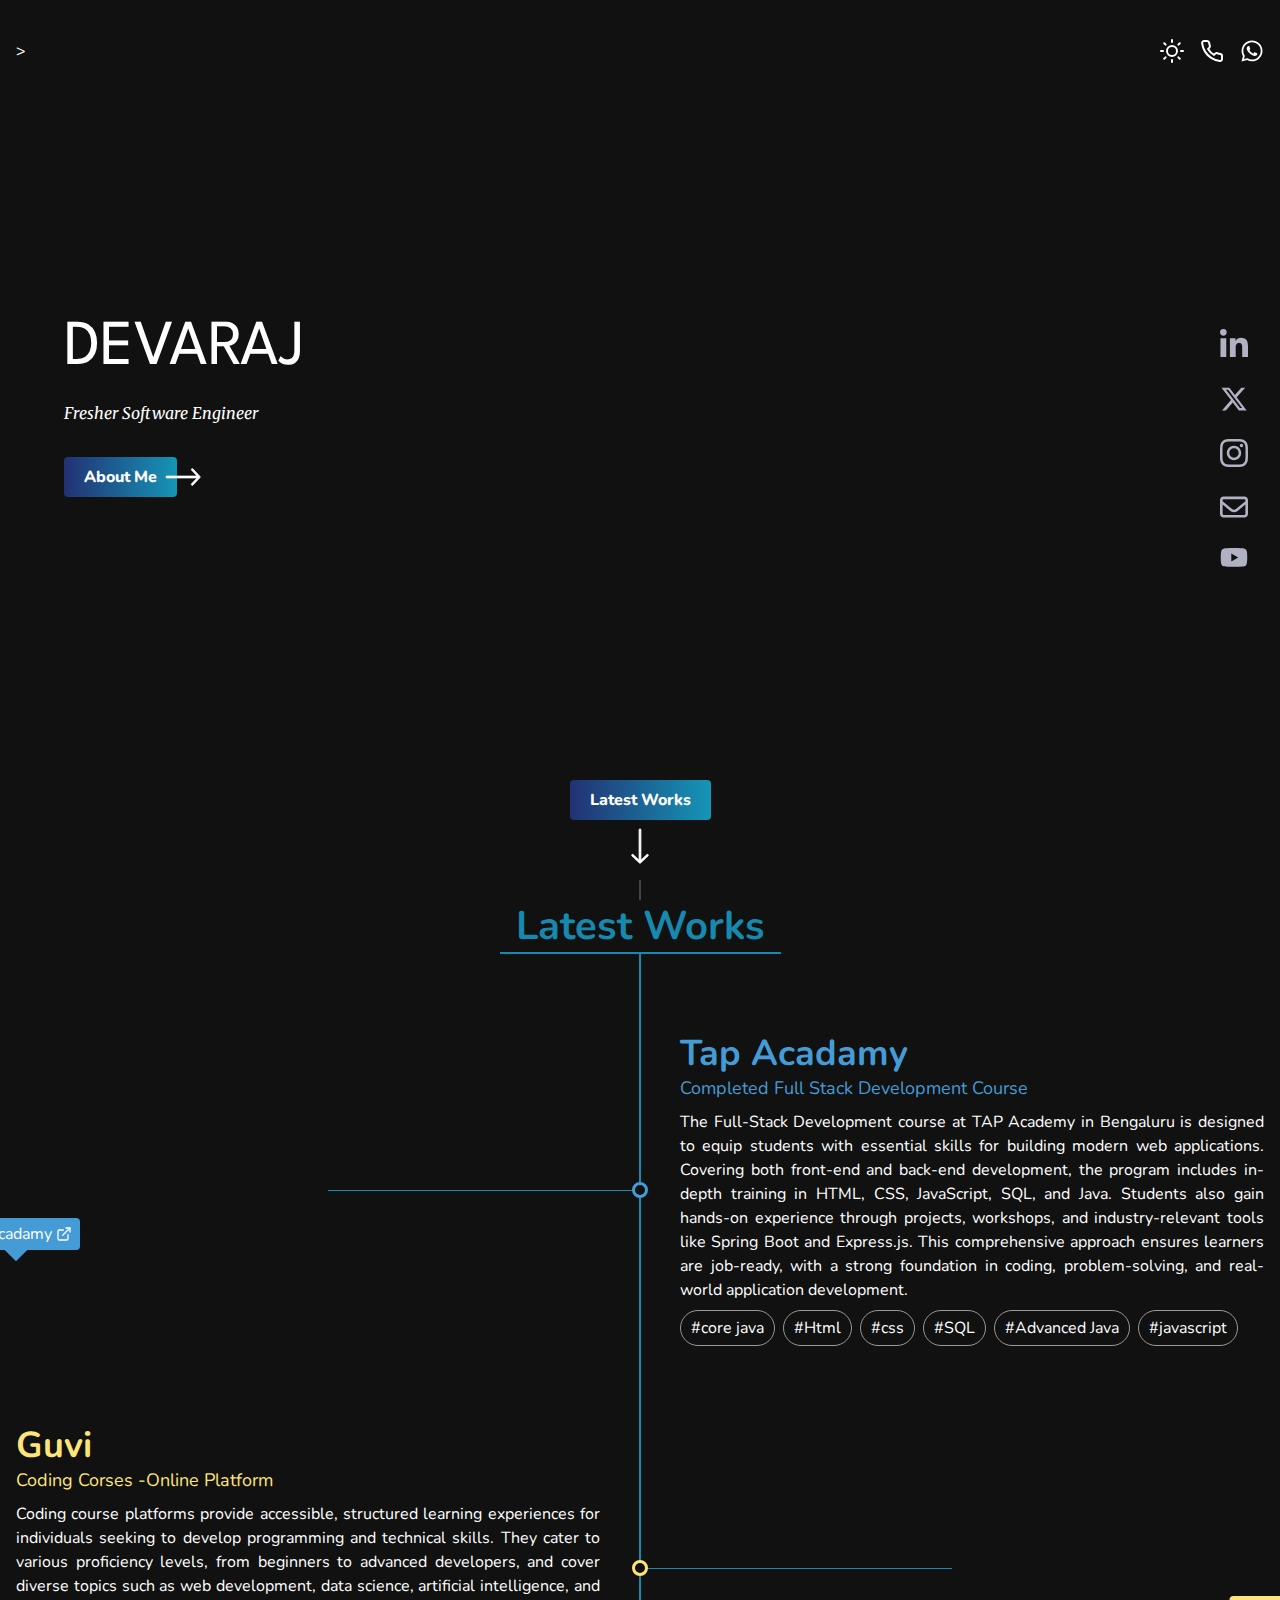
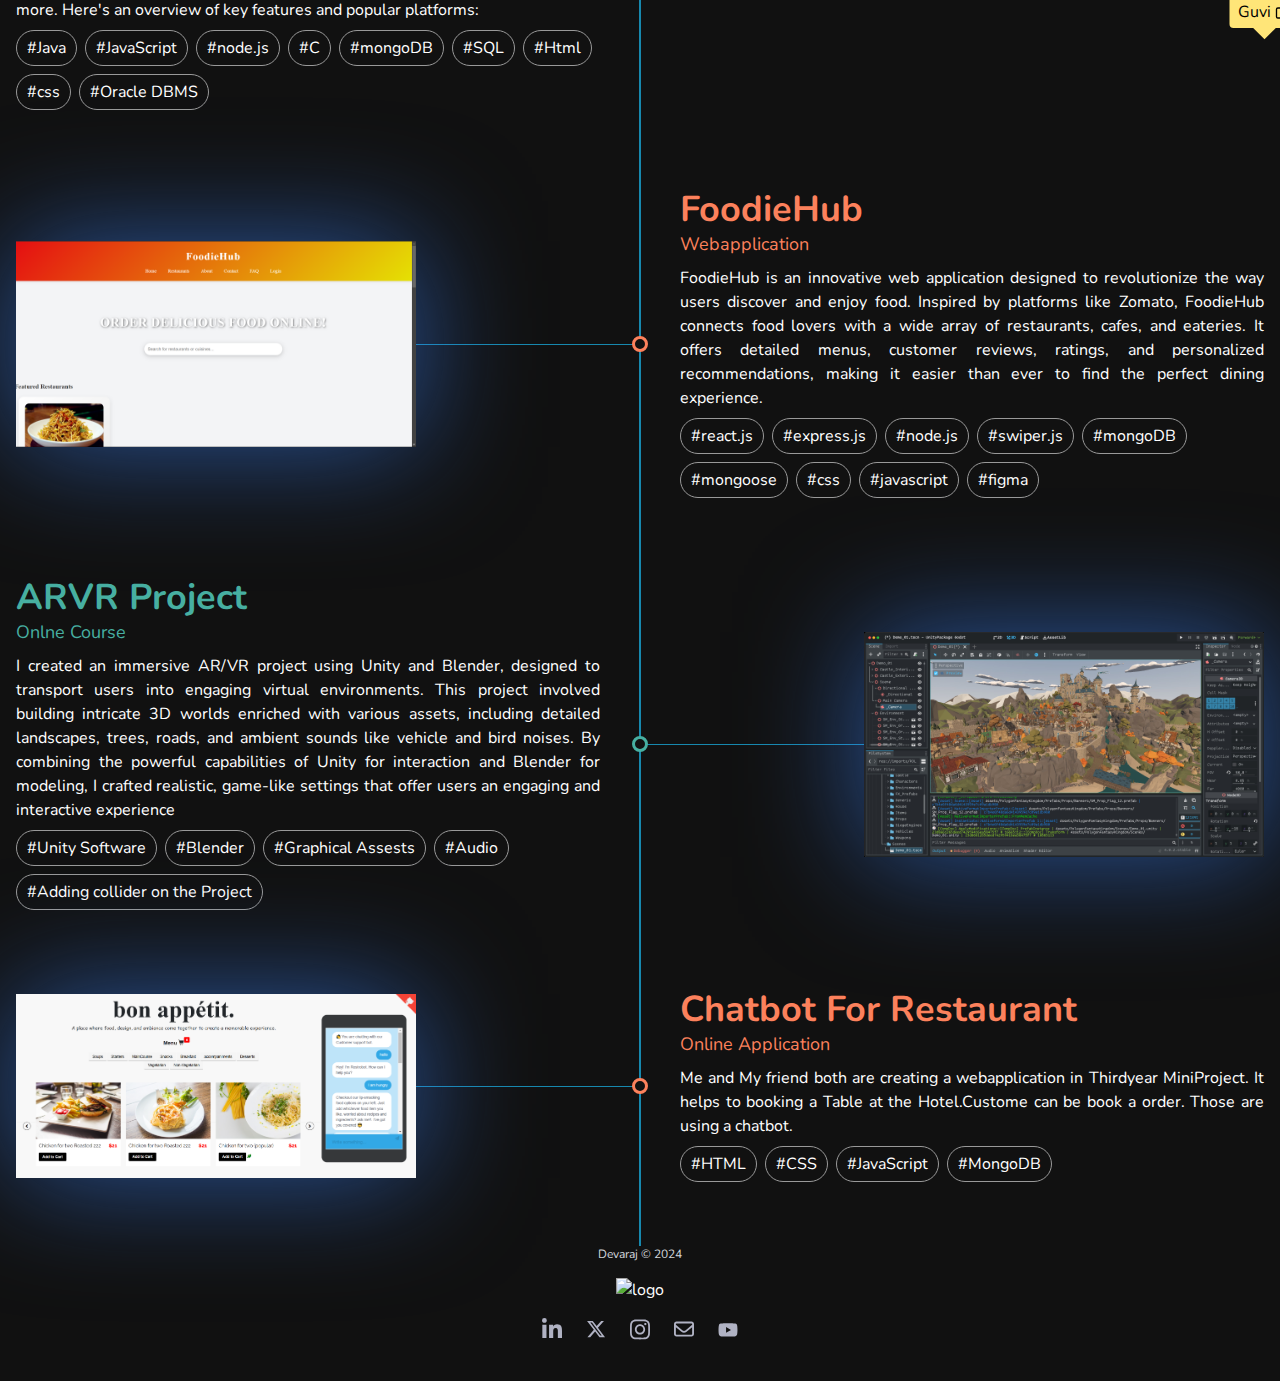
==== index.html @ 6db22c14 "Add files via upload" ====
<!DOCTYPE html>
<html lang="en">
  <head>
    <meta charset="UTF-8" />
    <meta name="viewport" content="width=device-width, initial-scale=1.0" />
    <title>Document</title>
    <link rel="stylesheet" href="font.css" />
    <link rel="stylesheet" href="output.css" />
    <link rel="stylesheet" href="style.css" />
    <!-- Link Swiper's CSS -->
    <link
      rel="stylesheet"
      href="https://cdn.jsdelivr.net/npm/swiper@11/swiper-bundle.min.css"
    />

    <!-- Demo styles -->
    <style>
      .swiper {
        width: 100%;
        height: 100%;
      }

      .swiper-slide {
        text-align: center;
        font-size: 18px;
        display: flex;
        justify-content: center;
        align-items: center;
      }

      .swiper-button-next,
      .swiper-button-prev {
        color: #1788ae;
      }

      .swiper-pagination-bullet {
        background-color: #23b9eb;
      }
    </style>
    <script src="./matter.js" defer></script>
  </head>
  <body class="bg-[#111] text-white font-['Nunito']">
    <section class="flex flex-col justify-between h-screen">
      <header
        class="z-10 pointer-events-none flex items-center justify-between w-full px-4 mt-4 max-w-screen-xl mx-auto"
      >
      >
        <svg
          width="70"
          height="70"
          viewBox="0 0 406 368"
          fill="none"
          xmlns="http://www.w3.org/2000/svg"
        >
        <!--<img src="d1 #2.svg" alt="logo" height="10" weight="10">-->

        <div class="flex gap-4 pointer-events-auto">
          <svg
            xmlns="http://www.w3.org/2000/svg"
            width="24"
            height="24"
            viewBox="0 0 24 24"
            fill="none"
            stroke="currentColor"
            stroke-width="2"
            stroke-linecap="round"
            stroke-linejoin="round"
            class="feather feather-sun"
          >
            <circle cx="12" cy="12" r="5"></circle>
            <line x1="12" y1="1" x2="12" y2="3"></line>
            <line x1="12" y1="21" x2="12" y2="23"></line>
            <line x1="4.22" y1="4.22" x2="5.64" y2="5.64"></line>
            <line x1="18.36" y1="18.36" x2="19.78" y2="19.78"></line>
            <line x1="1" y1="12" x2="3" y2="12"></line>
            <line x1="21" y1="12" x2="23" y2="12"></line>
            <line x1="4.22" y1="19.78" x2="5.64" y2="18.36"></line>
            <line x1="18.36" y1="5.64" x2="19.78" y2="4.22"></line>
          </svg>
          <svg
            xmlns="http://www.w3.org/2000/svg"
            width="24"
            height="24"
            viewBox="0 0 24 24"
            fill="none"
            stroke="currentColor"
            stroke-width="2"
            stroke-linecap="round"
            stroke-linejoin="round"
            class="hidden"
          >
            <path d="M21 12.79A9 9 0 1 1 11.21 3 7 7 0 0 0 21 12.79z"></path>
          </svg>
          <a href="tel:7418334108"
            ><svg
              xmlns="http://www.w3.org/2000/svg"
              width="24"
              height="24"
              viewBox="0 0 24 24"
              fill="none"
              stroke="currentColor"
              stroke-width="2"
              stroke-linecap="round"
              stroke-linejoin="round"
              class="feather feather-phone"
            >
              <path
                d="M22 16.92v3a2 2 0 0 1-2.18 2 19.79 19.79 0 0 1-8.63-3.07 19.5 19.5 0 0 1-6-6 19.79 19.79 0 0 1-3.07-8.67A2 2 0 0 1 4.11 2h3a2 2 0 0 1 2 1.72 12.84 12.84 0 0 0 .7 2.81 2 2 0 0 1-.45 2.11L8.09 9.91a16 16 0 0 0 6 6l1.27-1.27a2 2 0 0 1 2.11-.45 12.84 12.84 0 0 0 2.81.7A2 2 0 0 1 22 16.92z"
              ></path></svg
          ></a>
          <a
            href="https://wa.me/7418334108?text=Hi, How are you?"
            target="_blank"
          >
            <svg
              aria-hidden="true"
              focusable="false"
              data-prefix="fab"
              data-icon="whatsapp"
              class="svg-inline--fa fa-whatsapp fa-w-14"
              role="img"
              xmlns="http://www.w3.org/2000/svg"
              width="24"
              height="24"
              viewBox="0 0 448 512"
            >
              <path
                fill="currentColor"
                d="M380.9 97.1C339 55.1 283.2 32 223.9 32c-122.4 0-222 99.6-222 222 0 39.1 10.2 77.3 29.6 111L0 480l117.7-30.9c32.4 17.7 68.9 27 106.1 27h.1c122.3 0 224.1-99.6 224.1-222 0-59.3-25.2-115-67.1-157zm-157 341.6c-33.2 0-65.7-8.9-94-25.7l-6.7-4-69.8 18.3L72 359.2l-4.4-7c-18.5-29.4-28.2-63.3-28.2-98.2 0-101.7 82.8-184.5 184.6-184.5 49.3 0 95.6 19.2 130.4 54.1 34.8 34.9 56.2 81.2 56.1 130.5 0 101.8-84.9 184.6-186.6 184.6zm101.2-138.2c-5.5-2.8-32.8-16.2-37.9-18-5.1-1.9-8.8-2.8-12.5 2.8-3.7 5.6-14.3 18-17.6 21.8-3.2 3.7-6.5 4.2-12 1.4-32.6-16.3-54-29.1-75.5-66-5.7-9.8 5.7-9.1 16.3-30.3 1.8-3.7.9-6.9-.5-9.7-1.4-2.8-12.5-30.1-17.1-41.2-4.5-10.8-9.1-9.3-12.5-9.5-3.2-.2-6.9-.2-10.6-.2-3.7 0-9.7 1.4-14.8 6.9-5.1 5.6-19.4 19-19.4 46.3 0 27.3 19.9 53.7 22.6 57.4 2.8 3.7 39.1 59.7 94.8 83.8 35.2 15.2 49 16.5 66.6 13.9 10.7-1.6 32.8-13.4 37.4-26.4 4.6-13 4.6-24.1 3.2-26.4-1.3-2.5-5-3.9-10.5-6.6z"
              ></path>
            </svg>
          </a>
        </div>
      </header>
      <div class="absolute inset-0 hidden md:block" id="wrapper-canvas"></div>
      <div class="flex -mt-10 relative">
        <div class="w-full px-4 max-w-screen-xl mx-auto">
          <svg
  viewBox="0 0 406 368"
  fill="none"
  xmlns="http://www.w3.org/2000/svg"
  class="pointer-events-none absolute top-0 left-1/2 -translate-y-[80px] sm:-translate-y-[180px] -translate-x-1/2 w-[300px] sm:w-[400px] md:w-[650px]"
>
  <!-- Replace with your JPEG image -->
  <image href="" x="50" y="50" width="300" height="300" />
  
  <!-- Optional: If you want to keep the original design with stroke or gradient, add those below -->
  

  <defs>
    <linearGradient
      id="paint0_linear"
      x1="205.549"
      y1="20.0169"
      x2="204.338"
      y2="342.461"
      gradientUnits="userSpaceOnUse"
    >
      <stop stop-color="#1595B6" />
      <stop offset="1" stop-color="#1595B6" stop-opacity="0" />
    </linearGradient>
  </defs>
</svg>

          <div class="relative ml-4 md:ml-12">
            <h1
              class="pointer-events-none text-4xl md:text-[64px] font-['Spartan'] mr-12"
            >
              DEVARAJ
            </h1>
            <p
              class="pointer-events-none font-['Merriweather'] italic my-4 md:my-8"
            >
              Fresher Software Engineer
            </p>
            <button
              class="bg-[#4595eb] py-2 px-5 rounded font-extrabold bg-gradient-to-l from-[#1595b6] to-[#1f2667e6] relative hover:scale-110 ease-in-out duration-100 group"
            >
              About Me

              <svg
                xmlns:dc="http://purl.org/dc/elements/1.1/"
                xmlns:cc="http://creativecommons.org/ns#"
                xmlns:rdf="http://www.w3.org/1999/02/22-rdf-syntax-ns#"
                xmlns:svg="http://www.w3.org/2000/svg"
                xmlns="http://www.w3.org/2000/svg"
                xmlns:sodipodi="http://sodipodi.sourceforge.net/DTD/sodipodi-0.dtd"
                xmlns:inkscape="http://www.inkscape.org/namespaces/inkscape"
                version="1.1"
                x="0px"
                y="0px"
                width="44"
                height="44"
                viewBox="0 0 100 100"
                class="absolute top-1/2 -translate-y-1/2 -right-7 group-hover:-right-8 ease-in-out duration-100"
              >
                <g transform="translate(0,-952.36218)">
                  <path
                    style="
                      text-indent: 0;
                      text-transform: none;
                      direction: ltr;
                      block-progression: tb;
                      baseline-shift: baseline;
                      color: #000000;
                      enable-background: accumulate;
                    "
                    d="m 88.999835,1002.3621 c 0,-0.4628 -0.2799,-1.0773 -0.5639,-1.3755 l -15.9997,-17.00026 c -0.747,-0.7723 -1.9572,-0.8618 -2.8281,-0.078 -0.7786,0.7007 -0.798,2.0673 -0.078,2.8282 l 12.8435,13.62516 -69.37347,0 c -1.1046,0 -2,0.8954 -2,2 0,1.1046 0.8954,2.0001 2,2.0001 l 69.37347,0 -12.8435,13.6252 c -0.7199,0.7608 -0.6688,2.0938 0.078,2.8281 0.7885,0.7752 2.0925,0.7062 2.8281,-0.078 l 15.9997,-17.0002 c 0.4701,-0.4611 0.556,-0.9052 0.5639,-1.3748 z"
                    fill="#fff"
                    fill-opacity="1"
                    stroke="white"
                    stroke-width="2"
                    marker="none"
                    visibility="visible"
                    display="inline"
                    overflow="visible"
                  />
                </g>
              </svg>
            </button>
          </div>
        </div>

        <ul class="ml-auto space-y-6 text-[#b0b2c3] absolute right-8">
          <li>
            <a
              href="https://www.linkedin.com/in/devaraj08/"
              target="_blank"
            >
              <svg
                class="w-7 hover:text-white"
                xmlns="http://www.w3.org/2000/svg"
                viewBox="0 0 448 512"
              >
                <path
                  fill="currentColor"
                  d="M100.3 448H7.4V148.9h92.9zM53.8 108.1C24.1 108.1 0 83.5 0 53.8a53.8 53.8 0 0 1 107.6 0c0 29.7-24.1 54.3-53.8 54.3zM447.9 448h-92.7V302.4c0-34.7-.7-79.2-48.3-79.2-48.3 0-55.7 37.7-55.7 76.7V448h-92.8V148.9h89.1v40.8h1.3c12.4-23.5 42.7-48.3 87.9-48.3 94 0 111.3 61.9 111.3 142.3V448z"
                />
              </svg>
            </a>
          </li>
          <li>
            <a href="https://x.com/DevarajP4008" target="_blank">
              <svg
                class="w-7 hover:text-white"
                xmlns="http://www.w3.org/2000/svg"
                viewBox="0 0 512 512"
              >
                <path
                  fill="currentColor"
                  d="M389.2 48h70.6L305.6 224.2 487 464H345L233.7 318.6 106.5 464H35.8L200.7 275.5 26.8 48H172.4L272.9 180.9 389.2 48zM364.4 421.8h39.1L151.1 88h-42L364.4 421.8z"
                />
              </svg>
            </a>
          </li>
          <li>
            <a href="https://www.instagram.com/youknowme_4008">
              <svg
                class="w-7 hover:text-white"
                xmlns="http://www.w3.org/2000/svg"
                viewBox="0 0 448 512"
              >
                <path
                  fill="currentColor"
                  d="M224.1 141c-63.6 0-114.9 51.3-114.9 114.9s51.3 114.9 114.9 114.9S339 319.5 339 255.9 287.7 141 224.1 141zm0 189.6c-41.1 0-74.7-33.5-74.7-74.7s33.5-74.7 74.7-74.7 74.7 33.5 74.7 74.7-33.6 74.7-74.7 74.7zm146.4-194.3c0 14.9-12 26.8-26.8 26.8-14.9 0-26.8-12-26.8-26.8s12-26.8 26.8-26.8 26.8 12 26.8 26.8zm76.1 27.2c-1.7-35.9-9.9-67.7-36.2-93.9-26.2-26.2-58-34.4-93.9-36.2-37-2.1-147.9-2.1-184.9 0-35.8 1.7-67.6 9.9-93.9 36.1s-34.4 58-36.2 93.9c-2.1 37-2.1 147.9 0 184.9 1.7 35.9 9.9 67.7 36.2 93.9s58 34.4 93.9 36.2c37 2.1 147.9 2.1 184.9 0 35.9-1.7 67.7-9.9 93.9-36.2 26.2-26.2 34.4-58 36.2-93.9 2.1-37 2.1-147.8 0-184.8zM398.8 388c-7.8 19.6-22.9 34.7-42.6 42.6-29.5 11.7-99.5 9-132.1 9s-102.7 2.6-132.1-9c-19.6-7.8-34.7-22.9-42.6-42.6-11.7-29.5-9-99.5-9-132.1s-2.6-102.7 9-132.1c7.8-19.6 22.9-34.7 42.6-42.6 29.5-11.7 99.5-9 132.1-9s102.7-2.6 132.1 9c19.6 7.8 34.7 22.9 42.6 42.6 11.7 29.5 9 99.5 9 132.1s2.7 102.7-9 132.1z"
                />
              </svg>
            </a>
          </li>
          <li>
            <a href="https://mail.google.com/mail/u/0/#inbox" target="_blank">
              <svg
                class="w-7 hover:text-white"
                xmlns="http://www.w3.org/2000/svg"
                viewBox="0 0 512 512"
              >
                <path
                  fill="currentColor"
                  d="M64 112c-8.8 0-16 7.2-16 16v22.1L220.5 291.7c20.7 17 50.4 17 71.1 0L464 150.1V128c0-8.8-7.2-16-16-16H64zM48 212.2V384c0 8.8 7.2 16 16 16H448c8.8 0 16-7.2 16-16V212.2L322 328.8c-38.4 31.5-93.7 31.5-132 0L48 212.2zM0 128C0 92.7 28.7 64 64 64H448c35.3 0 64 28.7 64 64V384c0 35.3-28.7 64-64 64H64c-35.3 0-64-28.7-64-64V128z"
                />
              </svg>
            </a>
          </li>
          <li>
            <a href="https://www.youtube.com/@IG-SQUAD">
              <svg
                class="w-7 hover:text-white"
                xmlns="http://www.w3.org/2000/svg"
                viewBox="0 0 576 512"
                fill="currentColor"
              >
                <path
                  d="M549.7 124.1c-6.3-23.7-24.8-42.3-48.3-48.6C458.8 64 288 64 288 64S117.2 64 74.6 75.5c-23.5 6.3-42 24.9-48.3 48.6-11.4 42.9-11.4 132.3-11.4 132.3s0 89.4 11.4 132.3c6.3 23.7 24.8 41.5 48.3 47.8C117.2 448 288 448 288 448s170.8 0 213.4-11.5c23.5-6.3 42-24.2 48.3-47.8 11.4-42.9 11.4-132.3 11.4-132.3s0-89.4-11.4-132.3zm-317.5 213.5V175.2l142.7 81.2-142.7 81.2z"
                />
              </svg>
            </a>
          </li>
        </ul>
      </div>
      <div
        class="relative self-center after:content-[''] after:absolute after:w-[2px] after:h-5 after:bg-[#444] after:left-1/2 after:-translate-x-1/2 after:top-[100px]"
      >
        <button
          class="bg-[#4595eb] py-2 px-5 rounded font-extrabold bg-gradient-to-l from-[#1595b6] to-[#1f2667e6] relative hover:scale-110 ease-in-out duration-100 group mb-20"
        >
         <a href="#$" >Latest Works</a>

          <svg
            xmlns:dc="http://purl.org/dc/elements/1.1/"
            xmlns:cc="http://creativecommons.org/ns#"
            xmlns:rdf="http://www.w3.org/1999/02/22-rdf-syntax-ns#"
            xmlns:svg="http://www.w3.org/2000/svg"
            xmlns="http://www.w3.org/2000/svg"
            xmlns:sodipodi="http://sodipodi.sourceforge.net/DTD/sodipodi-0.dtd"
            xmlns:inkscape="http://www.inkscape.org/namespaces/inkscape"
            version="1.1"
            x="0px"
            y="0px"
            width="44"
            height="44"
            viewBox="0 0 100 100"
            class="absolute rotate-90 left-1/2 -translate-x-1/2 top-11 group-hover:top-12 ease-in-out duration-100"
          >
            <g transform="translate(0,-952.36218)">
              <path
                style="
                  text-indent: 0;
                  text-transform: none;
                  direction: ltr;
                  block-progression: tb;
                  baseline-shift: baseline;
                  color: #000000;
                  enable-background: accumulate;
                "
                d="m 88.999835,1002.3621 c 0,-0.4628 -0.2799,-1.0773 -0.5639,-1.3755 l -15.9997,-17.00026 c -0.747,-0.7723 -1.9572,-0.8618 -2.8281,-0.078 -0.7786,0.7007 -0.798,2.0673 -0.078,2.8282 l 12.8435,13.62516 -69.37347,0 c -1.1046,0 -2,0.8954 -2,2 0,1.1046 0.8954,2.0001 2,2.0001 l 69.37347,0 -12.8435,13.6252 c -0.7199,0.7608 -0.6688,2.0938 0.078,2.8281 0.7885,0.7752 2.0925,0.7062 2.8281,-0.078 l 15.9997,-17.0002 c 0.4701,-0.4611 0.556,-0.9052 0.5639,-1.3748 z"
                fill="#fff"
                fill-opacity="1"
                stroke="white"
                stroke-width="2"
                marker="none"
                visibility="visible"
                display="inline"
                overflow="visible"
              />
            </g>
          </svg>
        </button>
      </div>
    </section>
    <section class="max-w-screen-xl mx-auto px-4 relative pb-8 sm:pb-16">
      <h2
         id="$"class="text-3xl sm:text-[40px] bg-[#111] relative z-10 font-bold px-4 py-2 w-max mx-auto text-center text-[#1788ae] sm:border-b-2 border-[#1788ae]"
      >
        Latest Works
      </h2>
      <div
        class="flex flex-col sm:flex-row gap-4 mt-8 sm:gap-[80px] items-center sm:mt-20 relative"
      >
        <div
          class="h-[1px] left-1/4 right-1/2 bg-[#1788ae] absolute top-1/2 hidden sm:block"
        ></div>
        <div
          class="w-4 h-4 rounded-full border-[3px] border-[#459bd5] absolute left-1/2 -translate-x-1/2 bg-[#111] z-10 hover:scale-110 ease-in-out duration-100 hidden sm:block"
        ></div>
        <a
          href="https://thetapacademy.com/"
          class="flex w-full relative justify-center sm:justify-start"
        >
          <div
            class="flex flex-col items-center relative group sm:hover:scale-105 ease-in-out duration-200"
          >
            <img
              class="max-w-[400px] w-full mr-auto relative z-10 drop-shadow-[0_0px_60px_rgba(59,130,246,0.6)]"
              src="./assets/images/tapimage.webp.png"
              alt=""
            />
            <span
              class="flex group-hover:-top-14 ease-jump duration-200 bg-[#459bd5] sm:absolute left-1/2 sm:-translate-x-1/2 top-5 px-2 py-1 text-sm sm:text-base mt-2 rounded w-max items-center gap-1 after:hidden sm:after:block after:w-4 after:h-4 after:bg-inherit after:absolute after:left-1/2 after:-translate-x-1/2 after:rotate-45 after:-bottom-2"
              >TapAcadamy
              <svg
                xmlns="http://www.w3.org/2000/svg"
                width="16"
                height="16"
                viewBox="0 0 24 24"
                fill="none"
                stroke="currentColor"
                stroke-width="2"
                stroke-linecap="round"
                stroke-linejoin="round"
                class="feather feather-external-link"
              >
                <path
                  d="M18 13v6a2 2 0 0 1-2 2H5a2 2 0 0 1-2-2V8a2 2 0 0 1 2-2h6"
                ></path>
                <polyline points="15 3 21 3 21 9"></polyline>
                <line x1="10" y1="14" x2="21" y2="3"></line>
              </svg>
            </span>
          </div>
        </a>

        <div class="w-full">
          <h3 class="text-[#459bd5] font-bold text-2xl md:text-4xl">
            Tap Acadamy
          </h3>
          <span class="text-[#459bd5] text-base md:text-lg"
            > Completed Full Stack Development Course </span
          >
          <p class="text-justify text-sm md:text-base mt-2">
            The Full-Stack Development course at TAP Academy in Bengaluru is designed to equip students with essential skills for building modern web applications. 
            Covering both front-end and back-end development, the program includes in-depth training in HTML, CSS, JavaScript, SQL, and Java.
             Students also gain hands-on experience through projects, workshops, and industry-relevant tools like Spring Boot and Express.js. 
             This comprehensive approach ensures learners are job-ready, with a strong foundation in coding, problem-solving, and real-world application development.
          </p>

          <ul class="flex flex-wrap gap-2 mt-2">
            <li
              class="border rounded-[50px] border-[#999] px-[10px] py-[5px] text-sm md:text-base"
            >
            #core java
            </li>
            <li
              class="border rounded-[50px] border-[#999] px-[10px] py-[5px] text-sm md:text-base"
            >
              #Html
            </li>
            <li
              class="border rounded-[50px] border-[#999] px-[10px] py-[5px] text-sm md:text-base"
            >
            #css
            </li>
            <li
              class="border rounded-[50px] border-[#999] px-[10px] py-[5px] text-sm md:text-base"
            >
              #SQL
            </li>
            <li
              class="border rounded-[50px] border-[#999] px-[10px] py-[5px] text-sm md:text-base"
            >
              #Advanced Java
            </li>
            <li
              class="border rounded-[50px] border-[#999] px-[10px] py-[5px] text-sm md:text-base"
            >
              #javascript
            </li>
          </ul>
        </div>
      </div>

      <div
        class="flex flex-col sm:flex-row gap-4 mt-12 sm:gap-[80px] items-center sm:mt-20 relative"
      >
        <div class="order-2 sm:order-1 w-full">
          <h3 class="text-[#ffe578] font-bold text-2xl md:text-4xl">
            Guvi
          </h3>
          <span class="text-[#ffe578] text-base md:text-lg"
            >Coding Corses -Online Platform</span
          >
          <p class="text-justify text-sm md:text-base mt-2">
            Coding course platforms provide accessible, structured learning experiences for individuals seeking to develop programming and technical skills. 
            They cater to various proficiency levels, from beginners to advanced developers, and cover diverse topics such as web development, data science, artificial intelligence, and more. 
            Here's an overview of key features and popular platforms:
          </p>

          <ul class="flex flex-wrap gap-2 mt-2">
            <li
              class="border rounded-[50px] border-[#999] px-[10px] py-[5px] text-sm md:text-base"
            >
              #Java
            </li>
            <li
              class="border rounded-[50px] border-[#999] px-[10px] py-[5px] text-sm md:text-base"
            >
              #JavaScript
            </li>
            <li
              class="border rounded-[50px] border-[#999] px-[10px] py-[5px] text-sm md:text-base"
            >
              #node.js
            </li>
            <li
              class="border rounded-[50px] border-[#999] px-[10px] py-[5px] text-sm md:text-base"
            >
              #C
            </li>
            <li
              class="border rounded-[50px] border-[#999] px-[10px] py-[5px] text-sm md:text-base"
            >
              #mongoDB
            </li>
            <li
              class="border rounded-[50px] border-[#999] px-[10px] py-[5px] text-sm md:text-base"
            >
              #SQL
            </li>
            <li
              class="border rounded-[50px] border-[#999] px-[10px] py-[5px] text-sm md:text-base"
            >
              #Html
            </li>
            <li
              class="border rounded-[50px] border-[#999] px-[10px] py-[5px] text-sm md:text-base"
            >
              #css
            </li>
            <li
              class="border rounded-[50px] border-[#999] px-[10px] py-[5px] text-sm md:text-base"
            >
              #Oracle DBMS
            </li>
          </ul>
        </div>
        <div
          class="h-[1px] left-1/2 right-1/4 bg-[#1788ae] absolute top-1/2 hidden sm:block"
        ></div>
        <div
          class="w-4 h-4 rounded-full border-[3px] border-[#ffe578] absolute left-1/2 -translate-x-1/2 bg-[#111] z-10 hover:scale-110 ease-in-out duration-100 hidden sm:block"
        ></div>
        <a
          href="https://www.guvi.in/"
          class="order-1 sm:order-2 flex w-full relative justify-center sm:justify-start"
        >
          <div
            class="flex flex-col items-center relative group sm:hover:scale-105 ease-in-out duration-200 sm:ml-auto"
          >
            <img
              class="max-w-[400px] w-full relative z-10 drop-shadow-[0_0px_60px_rgba(59,130,246,0.6)]"
              src="./assets/images/Guvi.webp.png"
              alt=""
            />
            <span
              class="flex group-hover:-top-14 ease-jump duration-200 text-black bg-[#ffe578] sm:absolute left-1/2 sm:-translate-x-1/2 top-5 px-2 py-1 text-sm sm:text-base mt-2 rounded w-max items-center gap-1 after:hidden sm:after:block after:w-4 after:h-4 after:bg-inherit after:absolute after:left-1/2 after:-translate-x-1/2 after:rotate-45 after:-bottom-2"
              >Guvi
              <svg
                xmlns="http://www.w3.org/2000/svg"
                width="16"
                height="16"
                viewBox="0 0 24 24"
                fill="none"
                stroke="currentColor"
                stroke-width="2"
                stroke-linecap="round"
                stroke-linejoin="round"
                class="feather feather-external-link"
              >
                <path
                  d="M18 13v6a2 2 0 0 1-2 2H5a2 2 0 0 1-2-2V8a2 2 0 0 1 2-2h6"
                ></path>
                <polyline points="15 3 21 3 21 9"></polyline>
                <line x1="10" y1="14" x2="21" y2="3"></line>
              </svg>
            </span>
          </div>
        </a>
      </div>
      <div
        class="flex flex-col sm:flex-row gap-4 mt-12 sm:gap-[80px] items-center sm:mt-20 relative"
      >
        <div
          class="h-[1px] left-1/4 right-1/2 bg-[#1788ae] absolute top-1/2 hidden sm:block"
        ></div>
        <div
          class="w-4 h-4 rounded-full border-[3px] border-[#fc815c] absolute left-1/2 -translate-x-1/2 bg-[#111] z-10 hover:scale-110 ease-in-out duration-100 hidden sm:block"
        ></div>
        <a
          href="#"
          class="flex w-full relative justify-center sm:justify-start"
        >
          <div
            class="flex flex-col items-center relative group hover:scale-105 ease-in-out sm:mr-auto duration-200"
          >
            <img
              class="max-w-[400px] w-full mr-auto relative z-10 drop-shadow-[0_0px_60px_rgba(59,130,246,0.6)]"
              src="foodiehub interface.png"
              alt=""
            />
            <span
              class="flex group-hover:-top-14 ease-jump duration-200 bg-[#fc815c] sm:absolute left-1/2 sm:-translate-x-1/2 top-5 px-2 py-1 text-sm sm:text-base mt-2 rounded w-max items-center gap-1 after:hidden sm:after:block after:w-4 after:h-4 after:bg-inherit after:absolute after:left-1/2 after:-translate-x-1/2 after:rotate-45 after:-bottom-2"
              >FoodieHub
              <svg
                xmlns="http://www.w3.org/2000/svg"
                width="16"
                height="16"
                viewBox="0 0 24 24"
                fill="none"
                stroke="currentColor"
                stroke-width="2"
                stroke-linecap="round"
                stroke-linejoin="round"
                class="feather feather-external-link"
              >
                <path
                  d="M18 13v6a2 2 0 0 1-2 2H5a2 2 0 0 1-2-2V8a2 2 0 0 1 2-2h6"
                ></path>
                <polyline points="15 3 21 3 21 9"></polyline>
                <line x1="10" y1="14" x2="21" y2="3"></line>
              </svg>
            </span>
          </div>
        </a>

        <div class="w-full">
          <h3 class="text-[#fc815c] font-bold text-2xl md:text-4xl">
            FoodieHub
          </h3>
          <span class="text-[#fc815c] text-base md:text-lg"
            >Webapplication</span
          >
          <p class="text-justify text-sm md:text-base mt-2">
            FoodieHub is an innovative web application designed to revolutionize the way users discover and enjoy food. 
            Inspired by platforms like Zomato, FoodieHub connects food lovers with a wide array of restaurants, cafes, and eateries. 
            It offers detailed menus, customer reviews, ratings, and personalized recommendations, making it easier than ever to find the perfect dining experience.
          </p>

          <ul class="flex flex-wrap gap-2 mt-2">
            <li
              class="border rounded-[50px] border-[#999] px-[10px] py-[5px] text-sm md:text-base"
            >
              #react.js
            </li>
            <li
              class="border rounded-[50px] border-[#999] px-[10px] py-[5px] text-sm md:text-base"
            >
              #express.js
            </li>
            <li
              class="border rounded-[50px] border-[#999] px-[10px] py-[5px] text-sm md:text-base"
            >
              #node.js
            </li>
            <li
              class="border rounded-[50px] border-[#999] px-[10px] py-[5px] text-sm md:text-base"
            >
              #swiper.js
            </li>
            <li
              class="border rounded-[50px] border-[#999] px-[10px] py-[5px] text-sm md:text-base"
            >
              #mongoDB
            </li>
            <li
              class="border rounded-[50px] border-[#999] px-[10px] py-[5px] text-sm md:text-base"
            >
              #mongoose
            </li>
            <li
              class="border rounded-[50px] border-[#999] px-[10px] py-[5px] text-sm md:text-base"
            >
              #css
            </li>
            <li
              class="border rounded-[50px] border-[#999] px-[10px] py-[5px] text-sm md:text-base"
            >
              #javascript
            </li>
            <li
              class="border rounded-[50px] border-[#999] px-[10px] py-[5px] text-sm md:text-base"
            >
              #figma
            </li>
          </ul>
        </div>
      </div>
      <div
        class="flex flex-col sm:flex-row gap-4 mt-12 sm:gap-[80px] items-center sm:mt-20 relative"
      >
        <div class="order-2 sm:order-1 w-full">
          <h3 class="text-[#47afa1] font-bold text-2xl md:text-4xl">
           ARVR Project
          </h3>
          <span class="text-[#47afa1] text-base md:text-lg"
            >Onlne Course </span
          >
          <p class="text-justify text-sm md:text-base mt-2">
            I created an immersive AR/VR project using Unity and Blender, designed to transport users into engaging virtual environments. 
            This project involved building intricate 3D worlds enriched with various assets, including detailed landscapes, trees, roads, and ambient sounds like vehicle and bird noises. 
            By combining the powerful capabilities of Unity for interaction and Blender for modeling, I crafted realistic, game-like settings that offer users an engaging and interactive experience
          </p>

          <ul class="flex flex-wrap gap-2 mt-2">
            <li
              class="border rounded-[50px] border-[#999] px-[10px] py-[5px] text-sm md:text-base"
            >
              #Unity Software
            </li>
            <li
              class="border rounded-[50px] border-[#999] px-[10px] py-[5px] text-sm md:text-base"
            >
              #Blender
            </li>
            <li
              class="border rounded-[50px] border-[#999] px-[10px] py-[5px] text-sm md:text-base"
            >
              #Graphical Assests
            </li>
            <li
              class="border rounded-[50px] border-[#999] px-[10px] py-[5px] text-sm md:text-base"
            >
              #Audio
            </li>
            <li
              class="border rounded-[50px] border-[#999] px-[10px] py-[5px] text-sm md:text-base"
            >
              #Adding collider on the Project 
            </li>
          </ul>
        </div>
        <div
          class="h-[1px] left-1/2 right-1/4 bg-[#1788ae] absolute top-1/2 hidden sm:block"
        ></div>
        <div
          class="w-4 h-4 rounded-full border-[3px] border-[#47afa1] absolute left-1/2 -translate-x-1/2 bg-[#111] z-10 hover:scale-110 ease-in-out duration-100 hidden sm:block"
        ></div>
        <a
          href="https://www.gamingonlinux.com/2023/05/this-unity-to-godot-importer-has-me-a-little-excited/"
          class="order-1 sm:order-2 flex w-full relative justify-center sm:justify-start"
        >
          <div
            class="flex flex-col items-center relative group sm:hover:scale-105 ease-in-out duration-200 sm:ml-auto"
          >
            <img
              class="max-w-[400px] w-full relative z-10 drop-shadow-[0_0px_60px_rgba(59,130,246,0.6)]"
              src="ARVR project.jpg"
              alt=""
            />
            <span
              class="flex group-hover:-top-14 ease-jump duration-200 bg-[#47afa1] sm:absolute left-1/2 sm:-translate-x-1/2 top-5 px-2 py-1 text-sm sm:text-base mt-2 rounded w-max items-center gap-1 after:hidden sm:after:block after:w-4 after:h-4 after:bg-inherit after:absolute after:left-1/2 after:-translate-x-1/2 after:rotate-45 after:-bottom-2"
              >ARVR Project
              <svg
                xmlns="http://www.w3.org/2000/svg"
                width="16"
                height="16"
                viewBox="0 0 24 24"
                fill="none"
                stroke="currentColor"
                stroke-width="2"
                stroke-linecap="round"
                stroke-linejoin="round"
                class="feather feather-external-link"
              >
                <path
                  d="M18 13v6a2 2 0 0 1-2 2H5a2 2 0 0 1-2-2V8a2 2 0 0 1 2-2h6"
                ></path>
                <polyline points="15 3 21 3 21 9"></polyline>
                <line x1="10" y1="14" x2="21" y2="3"></line>
              </svg>
            </span>
          </div>
        </a>
      </div>
      <div
        class="flex flex-col sm:flex-row gap-4 mt-12 sm:gap-[80px] items-center sm:mt-20 relative"
      >
        <div
          class="h-[1px] left-1/4 right-1/2 bg-[#1788ae] absolute top-1/2 hidden sm:block"
        ></div>
        <div
          class="w-4 h-4 rounded-full border-[3px] border-[#fc815c] absolute left-1/2 -translate-x-1/2 bg-[#111] z-10 hover:scale-110 ease-in-out duration-100 hidden sm:block"
        ></div>
        <a
          href="https://drive.google.com/file/d/1HKVwLXFg3EdYIHbGEAhykYDPWK1iFfK8/view?usp=drive_link"
          class="flex w-full relative justify-center sm:justify-start"
        >
          <div
            class="flex flex-col items-center relative group hover:scale-105 ease-in-out sm:mr-auto duration-200"
          >
            <img
              class="max-w-[400px] w-full mr-auto relative z-10 drop-shadow-[0_0px_60px_rgba(59,130,246,0.6)]"
              src="GUI_for_restrobot.PNG"
              alt=""
            />
            <span
              class="flex group-hover:-top-14 ease-jump duration-200 bg-[#fc815c] sm:absolute left-1/2 sm:-translate-x-1/2 top-5 px-2 py-1 text-sm sm:text-base mt-2 rounded w-max items-center gap-1 after:hidden sm:after:block after:w-4 after:h-4 after:bg-inherit after:absolute after:left-1/2 after:-translate-x-1/2 after:rotate-45 after:-bottom-2"
              >Online Application
              <svg
                xmlns="http://www.w3.org/2000/svg"
                width="16"
                height="16"
                viewBox="0 0 24 24"
                fill="none"
                stroke="currentColor"
                stroke-width="2"
                stroke-linecap="round"
                stroke-linejoin="round"
                class="feather feather-external-link"
              >
                <path
                  d="M18 13v6a2 2 0 0 1-2 2H5a2 2 0 0 1-2-2V8a2 2 0 0 1 2-2h6"
                ></path>
                <polyline points="15 3 21 3 21 9"></polyline>
                <line x1="10" y1="14" x2="21" y2="3"></line>
              </svg>
            </span>
          </div>
        </a>

        <div class="w-full">
          <h3 class="text-[#fc815c] font-bold text-2xl md:text-4xl">
            Chatbot For Restaurant
          </h3>
          <span class="text-[#fc815c] text-base md:text-lg"
            >Online Application</span
          >
          <p class="text-justify text-sm md:text-base mt-2">
            Me and My friend both are creating a webapplication in Thirdyear MiniProject.
            It helps to booking a Table at the Hotel.Custome can be book a order.
            Those are using a chatbot.
          </p>

          <ul class="flex flex-wrap gap-2 mt-2">
            <li
              class="border rounded-[50px] border-[#999] px-[10px] py-[5px] text-sm md:text-base"
            >
              #HTML
            </li>
            <li
              class="border rounded-[50px] border-[#999] px-[10px] py-[5px] text-sm md:text-base"
            >
              #CSS
            </li>
            <li
              class="border rounded-[50px] border-[#999] px-[10px] py-[5px] text-sm md:text-base"
            >
              #JavaScript
            </li>
            <li
              class="border rounded-[50px] border-[#999] px-[10px] py-[5px] text-sm md:text-base"
            >
              #MongoDB
            </li>
          </ul>
        </div>
      </div>
      <div
        class="w-[2px] hidden sm:block bg-[#1788ae] absolute top-0 bottom-0 left-1/2 -translate-x-1/2"
      ></div>
    </section>
    <footer class="flex flex-col items-center pb-10">
      <p class="text-xs text-gray-300">Devaraj © 2024</p>
      <div class="black-logo my-4">
        <!--<svg
          width="50"
          height="50"
          viewBox="0 0 406 368"
          fill="none"
          xmlns="http://www.w3.org/2000/svg"
        >
          <path
            d="M314.899 203.5L314.899 349.43L162.5 209.053M314.899 203.5L283.037 203.586M314.899 203.5L337.881 203.586L381 171.109L314.899 171.109M162.5 209.053L118.044 170.96L157.5 171.109M162.5 209.053L65.5 301.465L20.5595 301.465L137.482 189.156M200.5 171.109L283.037 96.5L283.037 171.109M200.5 171.109L283.037 171.109M200.5 171.109L157.5 171.109M283.037 203.586L210.846 203.123L283.037 271.086L283.037 203.586ZM283.037 171.109L314.899 171.109M157.5 171.109L316.135 20.4322L314.899 171.109"
            stroke="#1F2667"
            stroke-opacity="0.9"
            stroke-width="16"
          ></path>
          <path
            d="M314.899 203.5L314.899 349.43L162.5 209.053M314.899 203.5L283.037 203.586M314.899 203.5L337.881 203.586L381 171.109L314.899 171.109M162.5 209.053L118.044 170.96L157.5 171.109M162.5 209.053L65.5 301.465L20.5595 301.465L137.482 189.156M200.5 171.109L283.037 96.5L283.037 171.109M200.5 171.109L283.037 171.109M200.5 171.109L157.5 171.109M283.037 203.586L210.846 203.123L283.037 271.086L283.037 203.586ZM283.037 171.109L314.899 171.109M157.5 171.109L316.135 20.4322L314.899 171.109"
            stroke="url(#paint0_linear)"
            stroke-width="16"
          ></path>-->
          <img src="d1 #2.svg" alt="logo" height="100" weight="100"
          <defs>
            <linearGradient
              id="paint0_linear"
              x1="205.549"
              y1="20.0169"
              x2="204.338"
              y2="342.461"
              gradientUnits="userSpaceOnUse"
            >
              <stop stop-color="#1595B6"></stop>
              <stop offset="1" stop-color="#1595B6" stop-opacity="0"></stop>
            </linearGradient>
          </defs>
        </svg>
      </div>
      <ul class="mx-auto flex items-center justify-center gap-6 text-[#b0b2c3]">
        <li>
          <a href="https://www.linkedin.com/in/devaraj08/" target="_blank">
            <svg
              class="w-5 hover:text-white"
              xmlns="http://www.w3.org/2000/svg"
              viewBox="0 0 448 512"
            >
              <path
                fill="currentColor"
                d="M100.3 448H7.4V148.9h92.9zM53.8 108.1C24.1 108.1 0 83.5 0 53.8a53.8 53.8 0 0 1 107.6 0c0 29.7-24.1 54.3-53.8 54.3zM447.9 448h-92.7V302.4c0-34.7-.7-79.2-48.3-79.2-48.3 0-55.7 37.7-55.7 76.7V448h-92.8V148.9h89.1v40.8h1.3c12.4-23.5 42.7-48.3 87.9-48.3 94 0 111.3 61.9 111.3 142.3V448z"
              ></path>
            </svg>
          </a>
        </li>
        <li>
          <a href="https://x.com/DevarajP4008" target="_blank">
            <svg
              class="w-5 hover:text-white"
              xmlns="http://www.w3.org/2000/svg"
              viewBox="0 0 512 512"
            >
              <path
                fill="currentColor"
                d="M389.2 48h70.6L305.6 224.2 487 464H345L233.7 318.6 106.5 464H35.8L200.7 275.5 26.8 48H172.4L272.9 180.9 389.2 48zM364.4 421.8h39.1L151.1 88h-42L364.4 421.8z"
              ></path>
            </svg>
          </a>
        </li>
        <li>
          <a href="https://www.instagram.com/youknowme_4008">
            <svg
              class="w-5 hover:text-white"
              xmlns="http://www.w3.org/2000/svg"
              viewBox="0 0 448 512"
            >
              <path
                fill="currentColor"
                d="M224.1 141c-63.6 0-114.9 51.3-114.9 114.9s51.3 114.9 114.9 114.9S339 319.5 339 255.9 287.7 141 224.1 141zm0 189.6c-41.1 0-74.7-33.5-74.7-74.7s33.5-74.7 74.7-74.7 74.7 33.5 74.7 74.7-33.6 74.7-74.7 74.7zm146.4-194.3c0 14.9-12 26.8-26.8 26.8-14.9 0-26.8-12-26.8-26.8s12-26.8 26.8-26.8 26.8 12 26.8 26.8zm76.1 27.2c-1.7-35.9-9.9-67.7-36.2-93.9-26.2-26.2-58-34.4-93.9-36.2-37-2.1-147.9-2.1-184.9 0-35.8 1.7-67.6 9.9-93.9 36.1s-34.4 58-36.2 93.9c-2.1 37-2.1 147.9 0 184.9 1.7 35.9 9.9 67.7 36.2 93.9s58 34.4 93.9 36.2c37 2.1 147.9 2.1 184.9 0 35.9-1.7 67.7-9.9 93.9-36.2 26.2-26.2 34.4-58 36.2-93.9 2.1-37 2.1-147.8 0-184.8zM398.8 388c-7.8 19.6-22.9 34.7-42.6 42.6-29.5 11.7-99.5 9-132.1 9s-102.7 2.6-132.1-9c-19.6-7.8-34.7-22.9-42.6-42.6-11.7-29.5-9-99.5-9-132.1s-2.6-102.7 9-132.1c7.8-19.6 22.9-34.7 42.6-42.6 29.5-11.7 99.5-9 132.1-9s102.7-2.6 132.1 9c19.6 7.8 34.7 22.9 42.6 42.6 11.7 29.5 9 99.5 9 132.1s2.7 102.7-9 132.1z"
              ></path>
            </svg>
          </a>
        </li>
        <li>
          <a href="mailto:devarajmanoj08@gmail.com" target="_blank">
            <svg
              class="w-5 hover:text-white"
              xmlns="http://www.w3.org/2000/svg"
              viewBox="0 0 512 512"
            >
              <path
                fill="currentColor"
                d="M64 112c-8.8 0-16 7.2-16 16v22.1L220.5 291.7c20.7 17 50.4 17 71.1 0L464 150.1V128c0-8.8-7.2-16-16-16H64zM48 212.2V384c0 8.8 7.2 16 16 16H448c8.8 0 16-7.2 16-16V212.2L322 328.8c-38.4 31.5-93.7 31.5-132 0L48 212.2zM0 128C0 92.7 28.7 64 64 64H448c35.3 0 64 28.7 64 64V384c0 35.3-28.7 64-64 64H64c-35.3 0-64-28.7-64-64V128z"
              ></path>
            </svg>
          </a>
        </li>
        <li>
          <a href="https://www.youtube.com/@IG-SQUAD">
            <svg
              class="w-5 hover:text-white"
              xmlns="http://www.w3.org/2000/svg"
              viewBox="0 0 576 512"
              fill="currentColor"
            >
              <path
                d="M549.7 124.1c-6.3-23.7-24.8-42.3-48.3-48.6C458.8 64 288 64 288 64S117.2 64 74.6 75.5c-23.5 6.3-42 24.9-48.3 48.6-11.4 42.9-11.4 132.3-11.4 132.3s0 89.4 11.4 132.3c6.3 23.7 24.8 41.5 48.3 47.8C117.2 448 288 448 288 448s170.8 0 213.4-11.5c23.5-6.3 42-24.2 48.3-47.8 11.4-42.9 11.4-132.3 11.4-132.3s0-89.4-11.4-132.3zm-317.5 213.5V175.2l142.7 81.2-142.7 81.2z"
              ></path>
            </svg>
          </a>
        </li>
      </ul>
    </footer>

    <script src="https://cdn.jsdelivr.net/npm/swiper@11/swiper-bundle.min.js"></script>

    <!-- Initialize Swiper -->
    <script>
      var swiper = new Swiper(".mySwiper", {
        navigation: {
          nextEl: ".swiper-button-next",
          prevEl: ".swiper-button-prev",
        },
        pagination: {
          el: ".swiper-pagination",
          clickable: true,
        },
      });
    </script>
    <script src="https://cdnjs.cloudflare.com/ajax/libs/matter-js/0.12.0/matter.min.js"></script>
    <script src="https://cdn/jsdelivr.net/npm/matter-wrap@0.2.0/build/matter-wrap.min.js"></script>
    <script src="https://cdn.jsdelivr.net/npm/matter-attractors@0.1.6/build/matter-attractors.min.js"></script>
  </body>
</html>
---- font.css ----
@import url('https://fonts.googleapis.com/css2?family=Dancing+Script:wght@400;500;600;700&display=swap');
@import url('https://fonts.googleapis.com/css2?family=Merriweather:ital,wght@0,300;0,400;0,700;1,300;1,400&family=Nunito:wght@300;400;600;700;800;900&family=Russo+One&family=Spartan:wght@700;800;900&display=swap');
---- output.css ----
*, ::before, ::after {
  --tw-border-spacing-x: 0;
  --tw-border-spacing-y: 0;
  --tw-translate-x: 0;
  --tw-translate-y: 0;
  --tw-rotate: 0;
  --tw-skew-x: 0;
  --tw-skew-y: 0;
  --tw-scale-x: 1;
  --tw-scale-y: 1;
  --tw-pan-x:  ;
  --tw-pan-y:  ;
  --tw-pinch-zoom:  ;
  --tw-scroll-snap-strictness: proximity;
  --tw-gradient-from-position:  ;
  --tw-gradient-via-position:  ;
  --tw-gradient-to-position:  ;
  --tw-ordinal:  ;
  --tw-slashed-zero:  ;
  --tw-numeric-figure:  ;
  --tw-numeric-spacing:  ;
  --tw-numeric-fraction:  ;
  --tw-ring-inset:  ;
  --tw-ring-offset-width: 0px;
  --tw-ring-offset-color: #fff;
  --tw-ring-color: rgb(59 130 246 / 0.5);
  --tw-ring-offset-shadow: 0 0 #0000;
  --tw-ring-shadow: 0 0 #0000;
  --tw-shadow: 0 0 #0000;
  --tw-shadow-colored: 0 0 #0000;
  --tw-blur:  ;
  --tw-brightness:  ;
  --tw-contrast:  ;
  --tw-grayscale:  ;
  --tw-hue-rotate:  ;
  --tw-invert:  ;
  --tw-saturate:  ;
  --tw-sepia:  ;
  --tw-drop-shadow:  ;
  --tw-backdrop-blur:  ;
  --tw-backdrop-brightness:  ;
  --tw-backdrop-contrast:  ;
  --tw-backdrop-grayscale:  ;
  --tw-backdrop-hue-rotate:  ;
  --tw-backdrop-invert:  ;
  --tw-backdrop-opacity:  ;
  --tw-backdrop-saturate:  ;
  --tw-backdrop-sepia:  ;
  --tw-contain-size:  ;
  --tw-contain-layout:  ;
  --tw-contain-paint:  ;
  --tw-contain-style:  ;
}

::backdrop {
  --tw-border-spacing-x: 0;
  --tw-border-spacing-y: 0;
  --tw-translate-x: 0;
  --tw-translate-y: 0;
  --tw-rotate: 0;
  --tw-skew-x: 0;
  --tw-skew-y: 0;
  --tw-scale-x: 1;
  --tw-scale-y: 1;
  --tw-pan-x:  ;
  --tw-pan-y:  ;
  --tw-pinch-zoom:  ;
  --tw-scroll-snap-strictness: proximity;
  --tw-gradient-from-position:  ;
  --tw-gradient-via-position:  ;
  --tw-gradient-to-position:  ;
  --tw-ordinal:  ;
  --tw-slashed-zero:  ;
  --tw-numeric-figure:  ;
  --tw-numeric-spacing:  ;
  --tw-numeric-fraction:  ;
  --tw-ring-inset:  ;
  --tw-ring-offset-width: 0px;
  --tw-ring-offset-color: #fff;
  --tw-ring-color: rgb(59 130 246 / 0.5);
  --tw-ring-offset-shadow: 0 0 #0000;
  --tw-ring-shadow: 0 0 #0000;
  --tw-shadow: 0 0 #0000;
  --tw-shadow-colored: 0 0 #0000;
  --tw-blur:  ;
  --tw-brightness:  ;
  --tw-contrast:  ;
  --tw-grayscale:  ;
  --tw-hue-rotate:  ;
  --tw-invert:  ;
  --tw-saturate:  ;
  --tw-sepia:  ;
  --tw-drop-shadow:  ;
  --tw-backdrop-blur:  ;
  --tw-backdrop-brightness:  ;
  --tw-backdrop-contrast:  ;
  --tw-backdrop-grayscale:  ;
  --tw-backdrop-hue-rotate:  ;
  --tw-backdrop-invert:  ;
  --tw-backdrop-opacity:  ;
  --tw-backdrop-saturate:  ;
  --tw-backdrop-sepia:  ;
  --tw-contain-size:  ;
  --tw-contain-layout:  ;
  --tw-contain-paint:  ;
  --tw-contain-style:  ;
}

/*
! tailwindcss v3.4.15 | MIT License | https://tailwindcss.com
*/

/*
1. Prevent padding and border from affecting element width. (https://github.com/mozdevs/cssremedy/issues/4)
2. Allow adding a border to an element by just adding a border-width. (https://github.com/tailwindcss/tailwindcss/pull/116)
*/

*,
::before,
::after {
  box-sizing: border-box;
  /* 1 */
  border-width: 0;
  /* 2 */
  border-style: solid;
  /* 2 */
  border-color: #e5e7eb;
  /* 2 */
}

::before,
::after {
  --tw-content: '';
}

/*
1. Use a consistent sensible line-height in all browsers.
2. Prevent adjustments of font size after orientation changes in iOS.
3. Use a more readable tab size.
4. Use the user's configured `sans` font-family by default.
5. Use the user's configured `sans` font-feature-settings by default.
6. Use the user's configured `sans` font-variation-settings by default.
7. Disable tap highlights on iOS
*/

html,
:host {
  line-height: 1.5;
  /* 1 */
  -webkit-text-size-adjust: 100%;
  /* 2 */
  -moz-tab-size: 4;
  /* 3 */
  -o-tab-size: 4;
     tab-size: 4;
  /* 3 */
  font-family: ui-sans-serif, system-ui, sans-serif, "Apple Color Emoji", "Segoe UI Emoji", "Segoe UI Symbol", "Noto Color Emoji";
  /* 4 */
  font-feature-settings: normal;
  /* 5 */
  font-variation-settings: normal;
  /* 6 */
  -webkit-tap-highlight-color: transparent;
  /* 7 */
}

/*
1. Remove the margin in all browsers.
2. Inherit line-height from `html` so users can set them as a class directly on the `html` element.
*/

body {
  margin: 0;
  /* 1 */
  line-height: inherit;
  /* 2 */
}

/*
1. Add the correct height in Firefox.
2. Correct the inheritance of border color in Firefox. (https://bugzilla.mozilla.org/show_bug.cgi?id=190655)
3. Ensure horizontal rules are visible by default.
*/

hr {
  height: 0;
  /* 1 */
  color: inherit;
  /* 2 */
  border-top-width: 1px;
  /* 3 */
}

/*
Add the correct text decoration in Chrome, Edge, and Safari.
*/

abbr:where([title]) {
  -webkit-text-decoration: underline dotted;
          text-decoration: underline dotted;
}

/*
Remove the default font size and weight for headings.
*/

h1,
h2,
h3,
h4,
h5,
h6 {
  font-size: inherit;
  font-weight: inherit;
}

/*
Reset links to optimize for opt-in styling instead of opt-out.
*/

a {
  color: inherit;
  text-decoration: inherit;
}

/*
Add the correct font weight in Edge and Safari.
*/

b,
strong {
  font-weight: bolder;
}

/*
1. Use the user's configured `mono` font-family by default.
2. Use the user's configured `mono` font-feature-settings by default.
3. Use the user's configured `mono` font-variation-settings by default.
4. Correct the odd `em` font sizing in all browsers.
*/

code,
kbd,
samp,
pre {
  font-family: ui-monospace, SFMono-Regular, Menlo, Monaco, Consolas, "Liberation Mono", "Courier New", monospace;
  /* 1 */
  font-feature-settings: normal;
  /* 2 */
  font-variation-settings: normal;
  /* 3 */
  font-size: 1em;
  /* 4 */
}

/*
Add the correct font size in all browsers.
*/

small {
  font-size: 80%;
}

/*
Prevent `sub` and `sup` elements from affecting the line height in all browsers.
*/

sub,
sup {
  font-size: 75%;
  line-height: 0;
  position: relative;
  vertical-align: baseline;
}

sub {
  bottom: -0.25em;
}

sup {
  top: -0.5em;
}

/*
1. Remove text indentation from table contents in Chrome and Safari. (https://bugs.chromium.org/p/chromium/issues/detail?id=999088, https://bugs.webkit.org/show_bug.cgi?id=201297)
2. Correct table border color inheritance in all Chrome and Safari. (https://bugs.chromium.org/p/chromium/issues/detail?id=935729, https://bugs.webkit.org/show_bug.cgi?id=195016)
3. Remove gaps between table borders by default.
*/

table {
  text-indent: 0;
  /* 1 */
  border-color: inherit;
  /* 2 */
  border-collapse: collapse;
  /* 3 */
}

/*
1. Change the font styles in all browsers.
2. Remove the margin in Firefox and Safari.
3. Remove default padding in all browsers.
*/

button,
input,
optgroup,
select,
textarea {
  font-family: inherit;
  /* 1 */
  font-feature-settings: inherit;
  /* 1 */
  font-variation-settings: inherit;
  /* 1 */
  font-size: 100%;
  /* 1 */
  font-weight: inherit;
  /* 1 */
  line-height: inherit;
  /* 1 */
  letter-spacing: inherit;
  /* 1 */
  color: inherit;
  /* 1 */
  margin: 0;
  /* 2 */
  padding: 0;
  /* 3 */
}

/*
Remove the inheritance of text transform in Edge and Firefox.
*/

button,
select {
  text-transform: none;
}

/*
1. Correct the inability to style clickable types in iOS and Safari.
2. Remove default button styles.
*/

button,
input:where([type='button']),
input:where([type='reset']),
input:where([type='submit']) {
  -webkit-appearance: button;
  /* 1 */
  background-color: transparent;
  /* 2 */
  background-image: none;
  /* 2 */
}

/*
Use the modern Firefox focus style for all focusable elements.
*/

:-moz-focusring {
  outline: auto;
}

/*
Remove the additional `:invalid` styles in Firefox. (https://github.com/mozilla/gecko-dev/blob/2f9eacd9d3d995c937b4251a5557d95d494c9be1/layout/style/res/forms.css#L728-L737)
*/

:-moz-ui-invalid {
  box-shadow: none;
}

/*
Add the correct vertical alignment in Chrome and Firefox.
*/

progress {
  vertical-align: baseline;
}

/*
Correct the cursor style of increment and decrement buttons in Safari.
*/

::-webkit-inner-spin-button,
::-webkit-outer-spin-button {
  height: auto;
}

/*
1. Correct the odd appearance in Chrome and Safari.
2. Correct the outline style in Safari.
*/

[type='search'] {
  -webkit-appearance: textfield;
  /* 1 */
  outline-offset: -2px;
  /* 2 */
}

/*
Remove the inner padding in Chrome and Safari on macOS.
*/

::-webkit-search-decoration {
  -webkit-appearance: none;
}

/*
1. Correct the inability to style clickable types in iOS and Safari.
2. Change font properties to `inherit` in Safari.
*/

::-webkit-file-upload-button {
  -webkit-appearance: button;
  /* 1 */
  font: inherit;
  /* 2 */
}

/*
Add the correct display in Chrome and Safari.
*/

summary {
  display: list-item;
}

/*
Removes the default spacing and border for appropriate elements.
*/

blockquote,
dl,
dd,
h1,
h2,
h3,
h4,
h5,
h6,
hr,
figure,
p,
pre {
  margin: 0;
}

fieldset {
  margin: 0;
  padding: 0;
}

legend {
  padding: 0;
}

ol,
ul,
menu {
  list-style: none;
  margin: 0;
  padding: 0;
}

/*
Reset default styling for dialogs.
*/

dialog {
  padding: 0;
}

/*
Prevent resizing textareas horizontally by default.
*/

textarea {
  resize: vertical;
}

/*
1. Reset the default placeholder opacity in Firefox. (https://github.com/tailwindlabs/tailwindcss/issues/3300)
2. Set the default placeholder color to the user's configured gray 400 color.
*/

input::-moz-placeholder, textarea::-moz-placeholder {
  opacity: 1;
  /* 1 */
  color: #9ca3af;
  /* 2 */
}

input::placeholder,
textarea::placeholder {
  opacity: 1;
  /* 1 */
  color: #9ca3af;
  /* 2 */
}

/*
Set the default cursor for buttons.
*/

button,
[role="button"] {
  cursor: pointer;
}

/*
Make sure disabled buttons don't get the pointer cursor.
*/

:disabled {
  cursor: default;
}

/*
1. Make replaced elements `display: block` by default. (https://github.com/mozdevs/cssremedy/issues/14)
2. Add `vertical-align: middle` to align replaced elements more sensibly by default. (https://github.com/jensimmons/cssremedy/issues/14#issuecomment-634934210)
   This can trigger a poorly considered lint error in some tools but is included by design.
*/

img,
svg,
video,
canvas,
audio,
iframe,
embed,
object {
  display: block;
  /* 1 */
  vertical-align: middle;
  /* 2 */
}

/*
Constrain images and videos to the parent width and preserve their intrinsic aspect ratio. (https://github.com/mozdevs/cssremedy/issues/14)
*/

img,
video {
  max-width: 100%;
  height: auto;
}

/* Make elements with the HTML hidden attribute stay hidden by default */

[hidden]:where(:not([hidden="until-found"])) {
  display: none;
}

.pointer-events-none {
  pointer-events: none;
}

.pointer-events-auto {
  pointer-events: auto;
}

.visible {
  visibility: visible;
}

.absolute {
  position: absolute;
}

.relative {
  position: relative;
}

.inset-0 {
  inset: 0px;
}

.inset-y-0 {
  top: 0px;
  bottom: 0px;
}

.-right-7 {
  right: -1.75rem;
}

.bottom-0 {
  bottom: 0px;
}

.left-1\/2 {
  left: 50%;
}

.left-1\/4 {
  left: 25%;
}

.right-1\/2 {
  right: 50%;
}

.right-1\/4 {
  right: 25%;
}

.right-8 {
  right: 2rem;
}

.start-0 {
  inset-inline-start: 0px;
}

.top-0 {
  top: 0px;
}

.top-1\/2 {
  top: 50%;
}

.top-11 {
  top: 2.75rem;
}

.top-5 {
  top: 1.25rem;
}

.z-10 {
  z-index: 10;
}

.order-1 {
  order: 1;
}

.order-2 {
  order: 2;
}

.mx-auto {
  margin-left: auto;
  margin-right: auto;
}

.my-4 {
  margin-top: 1rem;
  margin-bottom: 1rem;
}

.-mt-10 {
  margin-top: -2.5rem;
}

.mb-2 {
  margin-bottom: 0.5rem;
}

.mb-20 {
  margin-bottom: 5rem;
}

.mb-4 {
  margin-bottom: 1rem;
}

.me-2 {
  margin-inline-end: 0.5rem;
}

.ml-4 {
  margin-left: 1rem;
}

.ml-6 {
  margin-left: 1.5rem;
}

.ml-auto {
  margin-left: auto;
}

.mr-12 {
  margin-right: 3rem;
}

.mr-auto {
  margin-right: auto;
}

.mt-10 {
  margin-top: 2.5rem;
}

.mt-12 {
  margin-top: 3rem;
}

.mt-2 {
  margin-top: 0.5rem;
}

.mt-4 {
  margin-top: 1rem;
}

.mt-8 {
  margin-top: 2rem;
}

.block {
  display: block;
}

.inline {
  display: inline;
}

.flex {
  display: flex;
}

.hidden {
  display: none;
}

.h-4 {
  height: 1rem;
}

.h-\[120px\] {
  height: 120px;
}

.h-\[1px\] {
  height: 1px;
}

.h-screen {
  height: 100vh;
}

.w-4 {
  width: 1rem;
}

.w-5 {
  width: 1.25rem;
}

.w-7 {
  width: 1.75rem;
}

.w-\[120px\] {
  width: 120px;
}

.w-\[2px\] {
  width: 2px;
}

.w-\[300px\] {
  width: 300px;
}

.w-full {
  width: 100%;
}

.w-max {
  width: -moz-max-content;
  width: max-content;
}

.max-w-\[400px\] {
  max-width: 400px;
}

.max-w-\[800px\] {
  max-width: 800px;
}

.max-w-screen-xl {
  max-width: 1280px;
}

.shrink-0 {
  flex-shrink: 0;
}

.grow {
  flex-grow: 1;
}

.-translate-x-1\/2 {
  --tw-translate-x: -50%;
  transform: translate(var(--tw-translate-x), var(--tw-translate-y)) rotate(var(--tw-rotate)) skewX(var(--tw-skew-x)) skewY(var(--tw-skew-y)) scaleX(var(--tw-scale-x)) scaleY(var(--tw-scale-y));
}

.-translate-y-1\/2 {
  --tw-translate-y: -50%;
  transform: translate(var(--tw-translate-x), var(--tw-translate-y)) rotate(var(--tw-rotate)) skewX(var(--tw-skew-x)) skewY(var(--tw-skew-y)) scaleX(var(--tw-scale-x)) scaleY(var(--tw-scale-y));
}

.-translate-y-\[80px\] {
  --tw-translate-y: -80px;
  transform: translate(var(--tw-translate-x), var(--tw-translate-y)) rotate(var(--tw-rotate)) skewX(var(--tw-skew-x)) skewY(var(--tw-skew-y)) scaleX(var(--tw-scale-x)) scaleY(var(--tw-scale-y));
}

.rotate-90 {
  --tw-rotate: 90deg;
  transform: translate(var(--tw-translate-x), var(--tw-translate-y)) rotate(var(--tw-rotate)) skewX(var(--tw-skew-x)) skewY(var(--tw-skew-y)) scaleX(var(--tw-scale-x)) scaleY(var(--tw-scale-y));
}

.transform {
  transform: translate(var(--tw-translate-x), var(--tw-translate-y)) rotate(var(--tw-rotate)) skewX(var(--tw-skew-x)) skewY(var(--tw-skew-y)) scaleX(var(--tw-scale-x)) scaleY(var(--tw-scale-y));
}

.cursor-grab {
  cursor: grab;
}

.flex-col {
  flex-direction: column;
}

.flex-wrap {
  flex-wrap: wrap;
}

.items-center {
  align-items: center;
}

.justify-center {
  justify-content: center;
}

.justify-between {
  justify-content: space-between;
}

.gap-1 {
  gap: 0.25rem;
}

.gap-2 {
  gap: 0.5rem;
}

.gap-4 {
  gap: 1rem;
}

.gap-6 {
  gap: 1.5rem;
}

.space-y-6 > :not([hidden]) ~ :not([hidden]) {
  --tw-space-y-reverse: 0;
  margin-top: calc(1.5rem * calc(1 - var(--tw-space-y-reverse)));
  margin-bottom: calc(1.5rem * var(--tw-space-y-reverse));
}

.self-center {
  align-self: center;
}

.rounded {
  border-radius: 0.25rem;
}

.rounded-\[50px\] {
  border-radius: 50px;
}

.rounded-full {
  border-radius: 9999px;
}

.rounded-lg {
  border-radius: 0.5rem;
}

.rounded-md {
  border-radius: 0.375rem;
}

.border {
  border-width: 1px;
}

.border-2 {
  border-width: 2px;
}

.border-\[3px\] {
  border-width: 3px;
}

.border-\[\#1788ae\] {
  --tw-border-opacity: 1;
  border-color: rgb(23 136 174 / var(--tw-border-opacity, 1));
}

.border-\[\#459bd5\] {
  --tw-border-opacity: 1;
  border-color: rgb(69 155 213 / var(--tw-border-opacity, 1));
}

.border-\[\#47afa1\] {
  --tw-border-opacity: 1;
  border-color: rgb(71 175 161 / var(--tw-border-opacity, 1));
}

.border-\[\#999\] {
  --tw-border-opacity: 1;
  border-color: rgb(153 153 153 / var(--tw-border-opacity, 1));
}

.border-\[\#fc815c\] {
  --tw-border-opacity: 1;
  border-color: rgb(252 129 92 / var(--tw-border-opacity, 1));
}

.border-\[\#ffe578\] {
  --tw-border-opacity: 1;
  border-color: rgb(255 229 120 / var(--tw-border-opacity, 1));
}

.border-gray-300 {
  --tw-border-opacity: 1;
  border-color: rgb(209 213 219 / var(--tw-border-opacity, 1));
}

.bg-\[\#111\] {
  --tw-bg-opacity: 1;
  background-color: rgb(17 17 17 / var(--tw-bg-opacity, 1));
}

.bg-\[\#1788ae\] {
  --tw-bg-opacity: 1;
  background-color: rgb(23 136 174 / var(--tw-bg-opacity, 1));
}

.bg-\[\#4595eb\] {
  --tw-bg-opacity: 1;
  background-color: rgb(69 149 235 / var(--tw-bg-opacity, 1));
}

.bg-\[\#459bd5\] {
  --tw-bg-opacity: 1;
  background-color: rgb(69 155 213 / var(--tw-bg-opacity, 1));
}

.bg-\[\#47afa1\] {
  --tw-bg-opacity: 1;
  background-color: rgb(71 175 161 / var(--tw-bg-opacity, 1));
}

.bg-\[\#fc815c\] {
  --tw-bg-opacity: 1;
  background-color: rgb(252 129 92 / var(--tw-bg-opacity, 1));
}

.bg-\[\#ffe578\] {
  --tw-bg-opacity: 1;
  background-color: rgb(255 229 120 / var(--tw-bg-opacity, 1));
}

.bg-gray-50 {
  --tw-bg-opacity: 1;
  background-color: rgb(249 250 251 / var(--tw-bg-opacity, 1));
}

.bg-gradient-to-l {
  background-image: linear-gradient(to left, var(--tw-gradient-stops));
}

.from-\[\#1595b6\] {
  --tw-gradient-from: #1595b6 var(--tw-gradient-from-position);
  --tw-gradient-to: rgb(21 149 182 / 0) var(--tw-gradient-to-position);
  --tw-gradient-stops: var(--tw-gradient-from), var(--tw-gradient-to);
}

.to-\[\#1f2667e6\] {
  --tw-gradient-to: #1f2667e6 var(--tw-gradient-to-position);
}

.p-2\.5 {
  padding: 0.625rem;
}

.p-9 {
  padding: 2.25rem;
}

.\!py-14 {
  padding-top: 3.5rem !important;
  padding-bottom: 3.5rem !important;
}

.px-2 {
  padding-left: 0.5rem;
  padding-right: 0.5rem;
}

.px-4 {
  padding-left: 1rem;
  padding-right: 1rem;
}

.px-5 {
  padding-left: 1.25rem;
  padding-right: 1.25rem;
}

.px-\[10px\] {
  padding-left: 10px;
  padding-right: 10px;
}

.py-1 {
  padding-top: 0.25rem;
  padding-bottom: 0.25rem;
}

.py-2 {
  padding-top: 0.5rem;
  padding-bottom: 0.5rem;
}

.py-2\.5 {
  padding-top: 0.625rem;
  padding-bottom: 0.625rem;
}

.py-\[5px\] {
  padding-top: 5px;
  padding-bottom: 5px;
}

.pb-10 {
  padding-bottom: 2.5rem;
}

.pb-12 {
  padding-bottom: 3rem;
}

.pb-8 {
  padding-bottom: 2rem;
}

.ps-10 {
  padding-inline-start: 2.5rem;
}

.ps-3\.5 {
  padding-inline-start: 0.875rem;
}

.pt-6 {
  padding-top: 1.5rem;
}

.text-left {
  text-align: left;
}

.text-center {
  text-align: center;
}

.text-right {
  text-align: right;
}

.text-justify {
  text-align: justify;
}

.font-\[\'Merriweather\'\] {
  font-family: 'Merriweather';
}

.font-\[\'Nunito\'\] {
  font-family: 'Nunito';
}

.font-\[\'Spartan\'\] {
  font-family: 'Spartan';
}

.text-2xl {
  font-size: 1.5rem;
  line-height: 2rem;
}

.text-3xl {
  font-size: 1.875rem;
  line-height: 2.25rem;
}

.text-4xl {
  font-size: 2.25rem;
  line-height: 2.5rem;
}

.text-base {
  font-size: 1rem;
  line-height: 1.5rem;
}

.text-sm {
  font-size: 0.875rem;
  line-height: 1.25rem;
}

.text-xs {
  font-size: 0.75rem;
  line-height: 1rem;
}

.font-bold {
  font-weight: 700;
}

.font-extrabold {
  font-weight: 800;
}

.font-medium {
  font-weight: 500;
}

.italic {
  font-style: italic;
}

.text-\[\#1788ae\] {
  --tw-text-opacity: 1;
  color: rgb(23 136 174 / var(--tw-text-opacity, 1));
}

.text-\[\#459bd5\] {
  --tw-text-opacity: 1;
  color: rgb(69 155 213 / var(--tw-text-opacity, 1));
}

.text-\[\#47afa1\] {
  --tw-text-opacity: 1;
  color: rgb(71 175 161 / var(--tw-text-opacity, 1));
}

.text-\[\#b0b2c3\] {
  --tw-text-opacity: 1;
  color: rgb(176 178 195 / var(--tw-text-opacity, 1));
}

.text-\[\#fc815c\] {
  --tw-text-opacity: 1;
  color: rgb(252 129 92 / var(--tw-text-opacity, 1));
}

.text-\[\#ffe578\] {
  --tw-text-opacity: 1;
  color: rgb(255 229 120 / var(--tw-text-opacity, 1));
}

.text-black {
  --tw-text-opacity: 1;
  color: rgb(0 0 0 / var(--tw-text-opacity, 1));
}

.text-gray-300 {
  --tw-text-opacity: 1;
  color: rgb(209 213 219 / var(--tw-text-opacity, 1));
}

.text-gray-500 {
  --tw-text-opacity: 1;
  color: rgb(107 114 128 / var(--tw-text-opacity, 1));
}

.text-gray-900 {
  --tw-text-opacity: 1;
  color: rgb(17 24 39 / var(--tw-text-opacity, 1));
}

.text-white {
  --tw-text-opacity: 1;
  color: rgb(255 255 255 / var(--tw-text-opacity, 1));
}

.text-blue-500 {
  --tw-text-opacity: 1;
  color: rgb(59 130 246 / var(--tw-text-opacity, 1));
}

.shadow-\[0_0px_50px_rgba\(59\2c 130\2c 246\2c 0\.6\)\] {
  --tw-shadow: 0 0px 50px rgba(59,130,246,0.6);
  --tw-shadow-colored: 0 0px 50px var(--tw-shadow-color);
  box-shadow: var(--tw-ring-offset-shadow, 0 0 #0000), var(--tw-ring-shadow, 0 0 #0000), var(--tw-shadow);
}

.outline-none {
  outline: 2px solid transparent;
  outline-offset: 2px;
}

.drop-shadow-\[0_0px_60px_rgba\(59\2c 130\2c 246\2c 0\.6\)\] {
  --tw-drop-shadow: drop-shadow(0 0px 60px rgba(59,130,246,0.6));
  filter: var(--tw-blur) var(--tw-brightness) var(--tw-contrast) var(--tw-grayscale) var(--tw-hue-rotate) var(--tw-invert) var(--tw-saturate) var(--tw-sepia) var(--tw-drop-shadow);
}

.drop-shadow-\[0_0px_80px_rgba\(59\2c 130\2c 246\2c 1\)\] {
  --tw-drop-shadow: drop-shadow(0 0px 80px rgba(59,130,246,1));
  filter: var(--tw-blur) var(--tw-brightness) var(--tw-contrast) var(--tw-grayscale) var(--tw-hue-rotate) var(--tw-invert) var(--tw-saturate) var(--tw-sepia) var(--tw-drop-shadow);
}

.duration-100 {
  transition-duration: 100ms;
}

.duration-200 {
  transition-duration: 200ms;
}

.ease-in-out {
  transition-timing-function: cubic-bezier(0.4, 0, 0.2, 1);
}

.ease-jump {
  transition-timing-function: cubic-bezier(0.68, -0.55, 0.265, 1.55);
}

.after\:absolute::after {
  content: var(--tw-content);
  position: absolute;
}

.after\:-bottom-2::after {
  content: var(--tw-content);
  bottom: -0.5rem;
}

.after\:left-1\/2::after {
  content: var(--tw-content);
  left: 50%;
}

.after\:top-\[100px\]::after {
  content: var(--tw-content);
  top: 100px;
}

.after\:hidden::after {
  content: var(--tw-content);
  display: none;
}

.after\:h-4::after {
  content: var(--tw-content);
  height: 1rem;
}

.after\:h-5::after {
  content: var(--tw-content);
  height: 1.25rem;
}

.after\:w-4::after {
  content: var(--tw-content);
  width: 1rem;
}

.after\:w-\[2px\]::after {
  content: var(--tw-content);
  width: 2px;
}

.after\:-translate-x-1\/2::after {
  content: var(--tw-content);
  --tw-translate-x: -50%;
  transform: translate(var(--tw-translate-x), var(--tw-translate-y)) rotate(var(--tw-rotate)) skewX(var(--tw-skew-x)) skewY(var(--tw-skew-y)) scaleX(var(--tw-scale-x)) scaleY(var(--tw-scale-y));
}

.after\:rotate-45::after {
  content: var(--tw-content);
  --tw-rotate: 45deg;
  transform: translate(var(--tw-translate-x), var(--tw-translate-y)) rotate(var(--tw-rotate)) skewX(var(--tw-skew-x)) skewY(var(--tw-skew-y)) scaleX(var(--tw-scale-x)) scaleY(var(--tw-scale-y));
}

.after\:bg-\[\#444\]::after {
  content: var(--tw-content);
  --tw-bg-opacity: 1;
  background-color: rgb(68 68 68 / var(--tw-bg-opacity, 1));
}

.after\:bg-inherit::after {
  content: var(--tw-content);
  background-color: inherit;
}

.after\:content-\[\'\'\]::after {
  --tw-content: '';
  content: var(--tw-content);
}

.hover\:scale-105:hover {
  --tw-scale-x: 1.05;
  --tw-scale-y: 1.05;
  transform: translate(var(--tw-translate-x), var(--tw-translate-y)) rotate(var(--tw-rotate)) skewX(var(--tw-skew-x)) skewY(var(--tw-skew-y)) scaleX(var(--tw-scale-x)) scaleY(var(--tw-scale-y));
}

.hover\:scale-110:hover {
  --tw-scale-x: 1.1;
  --tw-scale-y: 1.1;
  transform: translate(var(--tw-translate-x), var(--tw-translate-y)) rotate(var(--tw-rotate)) skewX(var(--tw-skew-x)) skewY(var(--tw-skew-y)) scaleX(var(--tw-scale-x)) scaleY(var(--tw-scale-y));
}

.hover\:bg-\[\#1280a4\]:hover {
  --tw-bg-opacity: 1;
  background-color: rgb(18 128 164 / var(--tw-bg-opacity, 1));
}

.hover\:text-white:hover {
  --tw-text-opacity: 1;
  color: rgb(255 255 255 / var(--tw-text-opacity, 1));
}

.focus\:border-\[\#1788ae\]:focus {
  --tw-border-opacity: 1;
  border-color: rgb(23 136 174 / var(--tw-border-opacity, 1));
}

.focus\:outline-none:focus {
  outline: 2px solid transparent;
  outline-offset: 2px;
}

.focus\:ring-4:focus {
  --tw-ring-offset-shadow: var(--tw-ring-inset) 0 0 0 var(--tw-ring-offset-width) var(--tw-ring-offset-color);
  --tw-ring-shadow: var(--tw-ring-inset) 0 0 0 calc(4px + var(--tw-ring-offset-width)) var(--tw-ring-color);
  box-shadow: var(--tw-ring-offset-shadow), var(--tw-ring-shadow), var(--tw-shadow, 0 0 #0000);
}

.focus\:ring-\[\#1788ae\]:focus {
  --tw-ring-opacity: 1;
  --tw-ring-color: rgb(23 136 174 / var(--tw-ring-opacity, 1));
}

.focus\:ring-\[\#4489a0\]:focus {
  --tw-ring-opacity: 1;
  --tw-ring-color: rgb(68 137 160 / var(--tw-ring-opacity, 1));
}

.group:hover .group-hover\:-right-8 {
  right: -2rem;
}

.group:hover .group-hover\:-top-14 {
  top: -3.5rem;
}

.group:hover .group-hover\:top-12 {
  top: 3rem;
}

@media (min-width: 640px) {
  .sm\:absolute {
    position: absolute;
  }

  .sm\:order-1 {
    order: 1;
  }

  .sm\:order-2 {
    order: 2;
  }

  .sm\:ml-auto {
    margin-left: auto;
  }

  .sm\:mr-auto {
    margin-right: auto;
  }

  .sm\:mt-20 {
    margin-top: 5rem;
  }

  .sm\:block {
    display: block;
  }

  .sm\:w-\[400px\] {
    width: 400px;
  }

  .sm\:w-max {
    width: -moz-max-content;
    width: max-content;
  }

  .sm\:-translate-x-1\/2 {
    --tw-translate-x: -50%;
    transform: translate(var(--tw-translate-x), var(--tw-translate-y)) rotate(var(--tw-rotate)) skewX(var(--tw-skew-x)) skewY(var(--tw-skew-y)) scaleX(var(--tw-scale-x)) scaleY(var(--tw-scale-y));
  }

  .sm\:-translate-y-\[180px\] {
    --tw-translate-y: -180px;
    transform: translate(var(--tw-translate-x), var(--tw-translate-y)) rotate(var(--tw-rotate)) skewX(var(--tw-skew-x)) skewY(var(--tw-skew-y)) scaleX(var(--tw-scale-x)) scaleY(var(--tw-scale-y));
  }

  .sm\:flex-row {
    flex-direction: row;
  }

  .sm\:justify-start {
    justify-content: flex-start;
  }

  .sm\:gap-\[80px\] {
    gap: 80px;
  }

  .sm\:border-2 {
    border-width: 2px;
  }

  .sm\:border-b-2 {
    border-bottom-width: 2px;
  }

  .sm\:pb-16 {
    padding-bottom: 4rem;
  }

  .sm\:text-\[40px\] {
    font-size: 40px;
  }

  .sm\:text-base {
    font-size: 1rem;
    line-height: 1.5rem;
  }

  .sm\:after\:block::after {
    content: var(--tw-content);
    display: block;
  }

  .sm\:hover\:scale-105:hover {
    --tw-scale-x: 1.05;
    --tw-scale-y: 1.05;
    transform: translate(var(--tw-translate-x), var(--tw-translate-y)) rotate(var(--tw-rotate)) skewX(var(--tw-skew-x)) skewY(var(--tw-skew-y)) scaleX(var(--tw-scale-x)) scaleY(var(--tw-scale-y));
  }
}

@media (min-width: 768px) {
  .md\:my-8 {
    margin-top: 2rem;
    margin-bottom: 2rem;
  }

  .md\:ml-12 {
    margin-left: 3rem;
  }

  .md\:block {
    display: block;
  }

  .md\:h-\[180px\] {
    height: 180px;
  }

  .md\:w-\[180px\] {
    width: 180px;
  }

  .md\:w-\[650px\] {
    width: 650px;
  }

  .md\:max-w-\[800px\] {
    max-width: 800px;
  }

  .md\:flex-row {
    flex-direction: row;
  }

  .md\:pt-16 {
    padding-top: 4rem;
  }

  .md\:text-4xl {
    font-size: 2.25rem;
    line-height: 2.5rem;
  }

  .md\:text-\[64px\] {
    font-size: 64px;
  }

  .md\:text-base {
    font-size: 1rem;
    line-height: 1.5rem;
  }

  .md\:text-lg {
    font-size: 1.125rem;
    line-height: 1.75rem;
  }
}

@media (prefers-color-scheme: dark) {
  .dark\:border-gray-600 {
    --tw-border-opacity: 1;
    border-color: rgb(75 85 99 / var(--tw-border-opacity, 1));
  }

  .dark\:bg-gray-700 {
    --tw-bg-opacity: 1;
    background-color: rgb(55 65 81 / var(--tw-bg-opacity, 1));
  }

  .dark\:text-gray-400 {
    --tw-text-opacity: 1;
    color: rgb(156 163 175 / var(--tw-text-opacity, 1));
  }

  .dark\:text-white {
    --tw-text-opacity: 1;
    color: rgb(255 255 255 / var(--tw-text-opacity, 1));
  }

  .dark\:placeholder-gray-400::-moz-placeholder {
    --tw-placeholder-opacity: 1;
    color: rgb(156 163 175 / var(--tw-placeholder-opacity, 1));
  }

  .dark\:placeholder-gray-400::placeholder {
    --tw-placeholder-opacity: 1;
    color: rgb(156 163 175 / var(--tw-placeholder-opacity, 1));
  }
}
---- style.css ----
#wrapper-canvas canvas {
    max-width: 100%;
}

body {
  background-color: #111;
  font-family: 'Nunito', sans-serif;
  color: white;
}

.logo-image {
  width: 70px;
  height: 70px;
  filter: drop-shadow(4px 8px 12px rgba(14, 13, 13, 0.7));
  transition: transform 0.3s ease, filter 0.3s ease;
}

.logo-image:hover {
  transform: scale(1.1);
  filter: drop-shadow(8px 16px 20px rgba(22, 22, 22, 0.9));
}
/* Global reset */
* {
  margin: 0;
  padding: 0;
  box-sizing: border-box;
}

/* Certificate Section Container */
.certificate-section {
  padding: 20px;
  background-color: #000; /* Black background */
  color: white; /* Default text color */
  font-family: "Arial", sans-serif;
}

/* Title Styling */
.certificate-section h3 {
  font-family: "Times New Roman", serif;
  color: red; /* Red text for the headline */
  font-size: 70px;
  font-weight: bold;
  letter-spacing: 2px;
  text-transform: uppercase;
  text-align: center;
  margin-bottom: 30px;
  animation: fadeIn 1s ease-in-out; /* Animation effect */
}

/* Animation for Headline */
@keyframes fadeIn {
  from {
    opacity: 0;
    transform: translateY(-20px);
  }
  to {
    opacity: 1;
    transform: translateY(0);
  }
}

/* Gallery Container */
.certificate-gallery {
  display: flex;
  flex-direction: column; /* Ensures images are stacked vertically */
  gap: 25px; /* Space between items */
  align-items: center; /* Center items horizontally */
}

/* Individual Certificate Item */
.certificate-item {
  display: flex;
  align-items: center; /* Vertically align image and description */
  gap: 20px; /* Space between image and description */
  width: 80%; /* Restrict the width for better alignment */
  background: #222; /* Background color for the item */
  padding: 15px;
  border-radius: 10px; /* Rounded corners for the box */
  border: 2px solid #444; /* Subtle border for the box */
  box-shadow: 0 4px 10px rgba(255, 255, 255, 0.2); /* White shadow effect */
  transition: transform 0.3s ease, box-shadow 0.3s ease;
}

/* Hover Effect */
.certificate-item:hover {
  transform: scale(1.02); /* Slight zoom effect */
  box-shadow: 0 6px 20px rgba(255, 255, 255, 0.3); /* Enhance shadow on hover */
}

/* Image Styling */
.certificate-item img {
  width: 200px; /* Restrict image size */
  height: 200px; /* Make the image square */
  object-fit: cover; /* Ensure image fills the container */
  border-radius: 10px; /* Rounded corners for the image */
  border: 4px solid #fff; /* White border for the image */
  box-shadow: 0 2px 8px rgba(255, 255, 255, 0.3); /* Subtle shadow for the image */
}

/* Description Styling */
.certificate-item .description {
  flex: 1; /* Take up remaining space */
  color: #df0d0d; /* White text for the description */
  font-size: 10px;
  font-weight: bold;
  text-align: center; /* Align text to the left */
  line-height: 2; /* Improve readability */
}
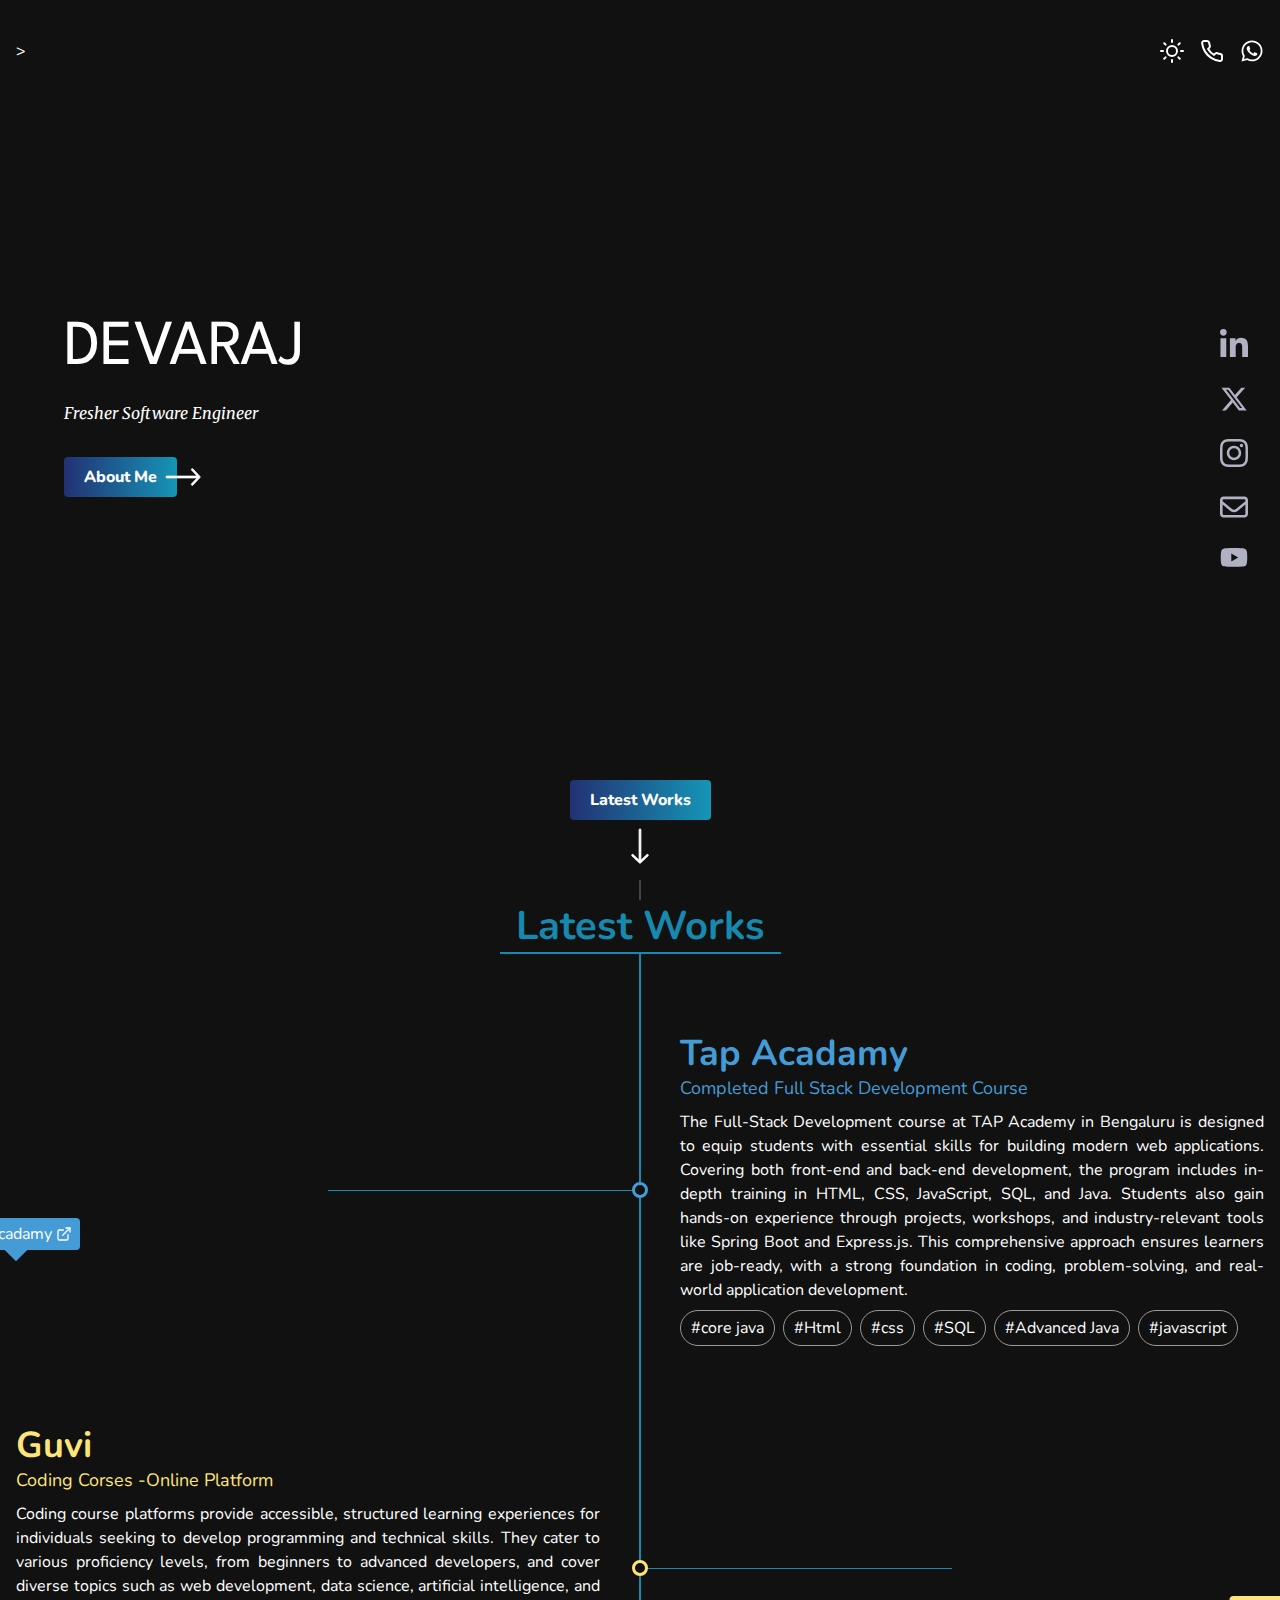
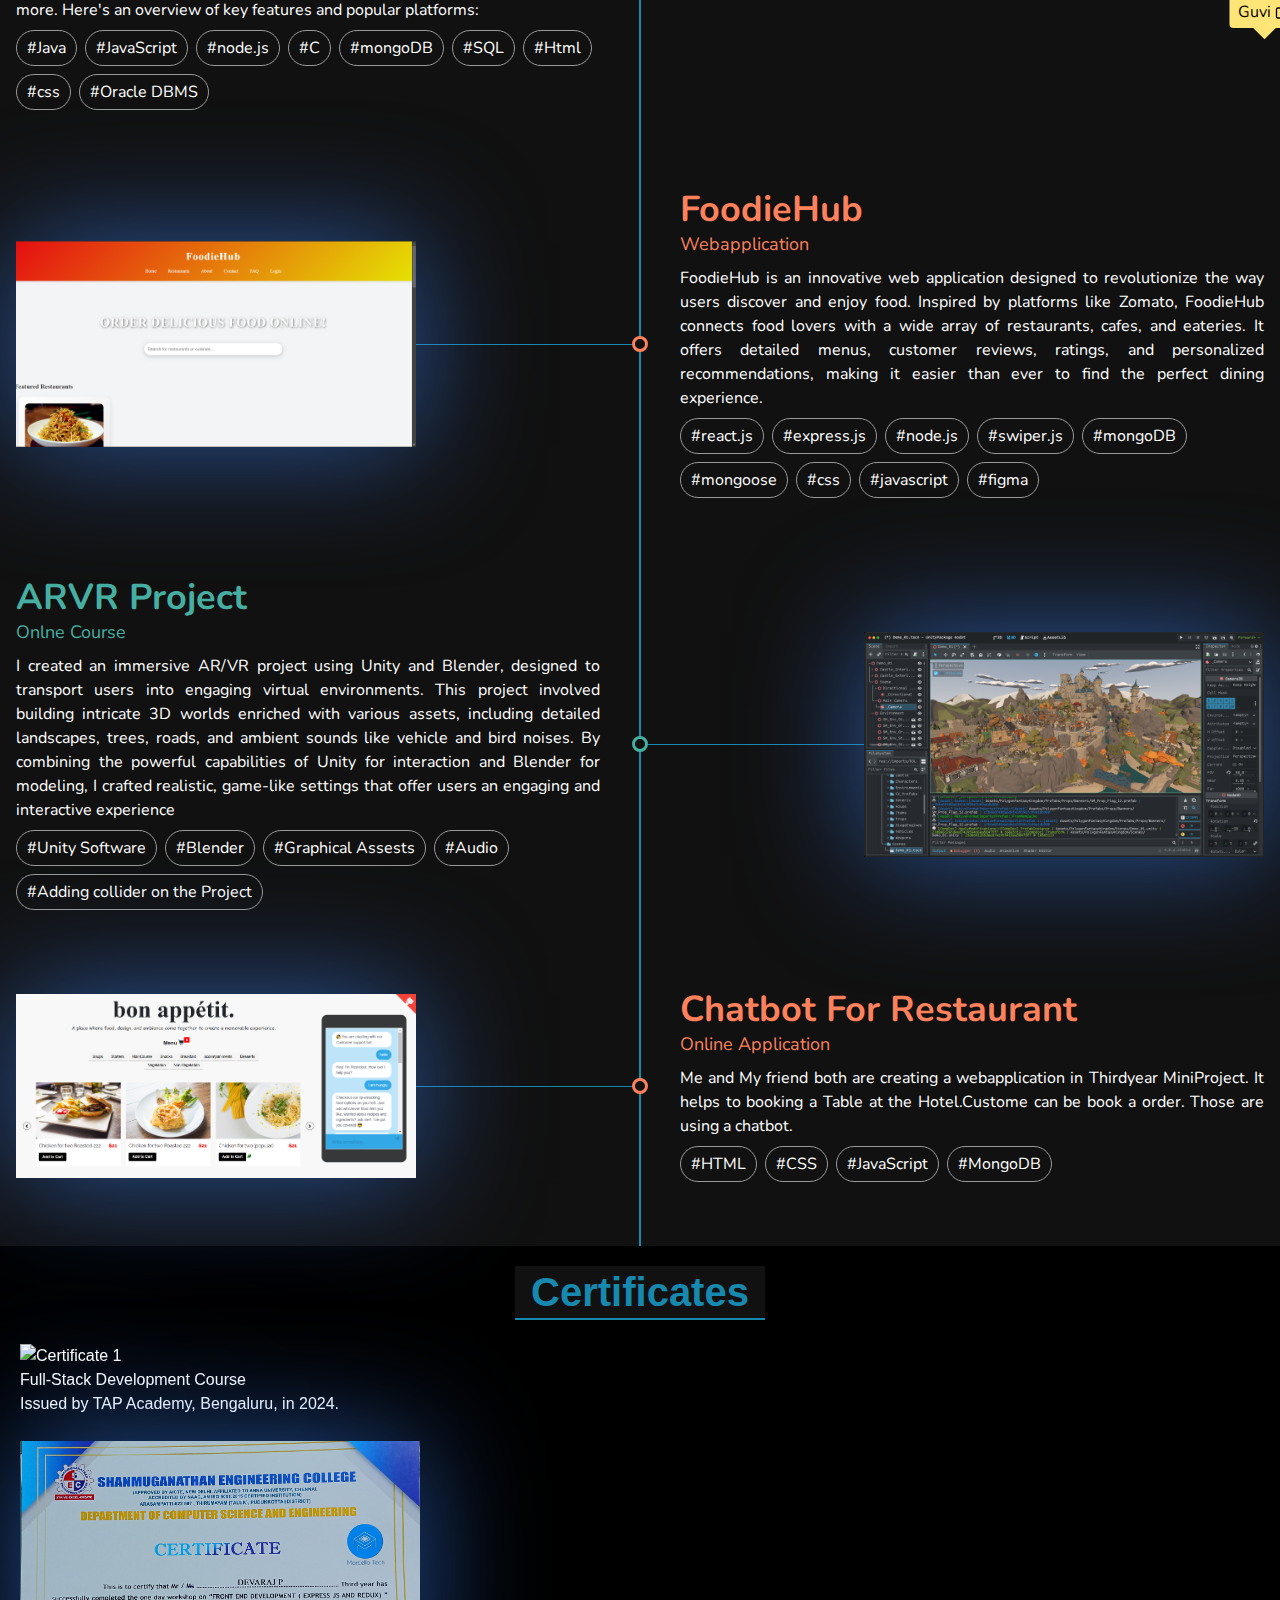
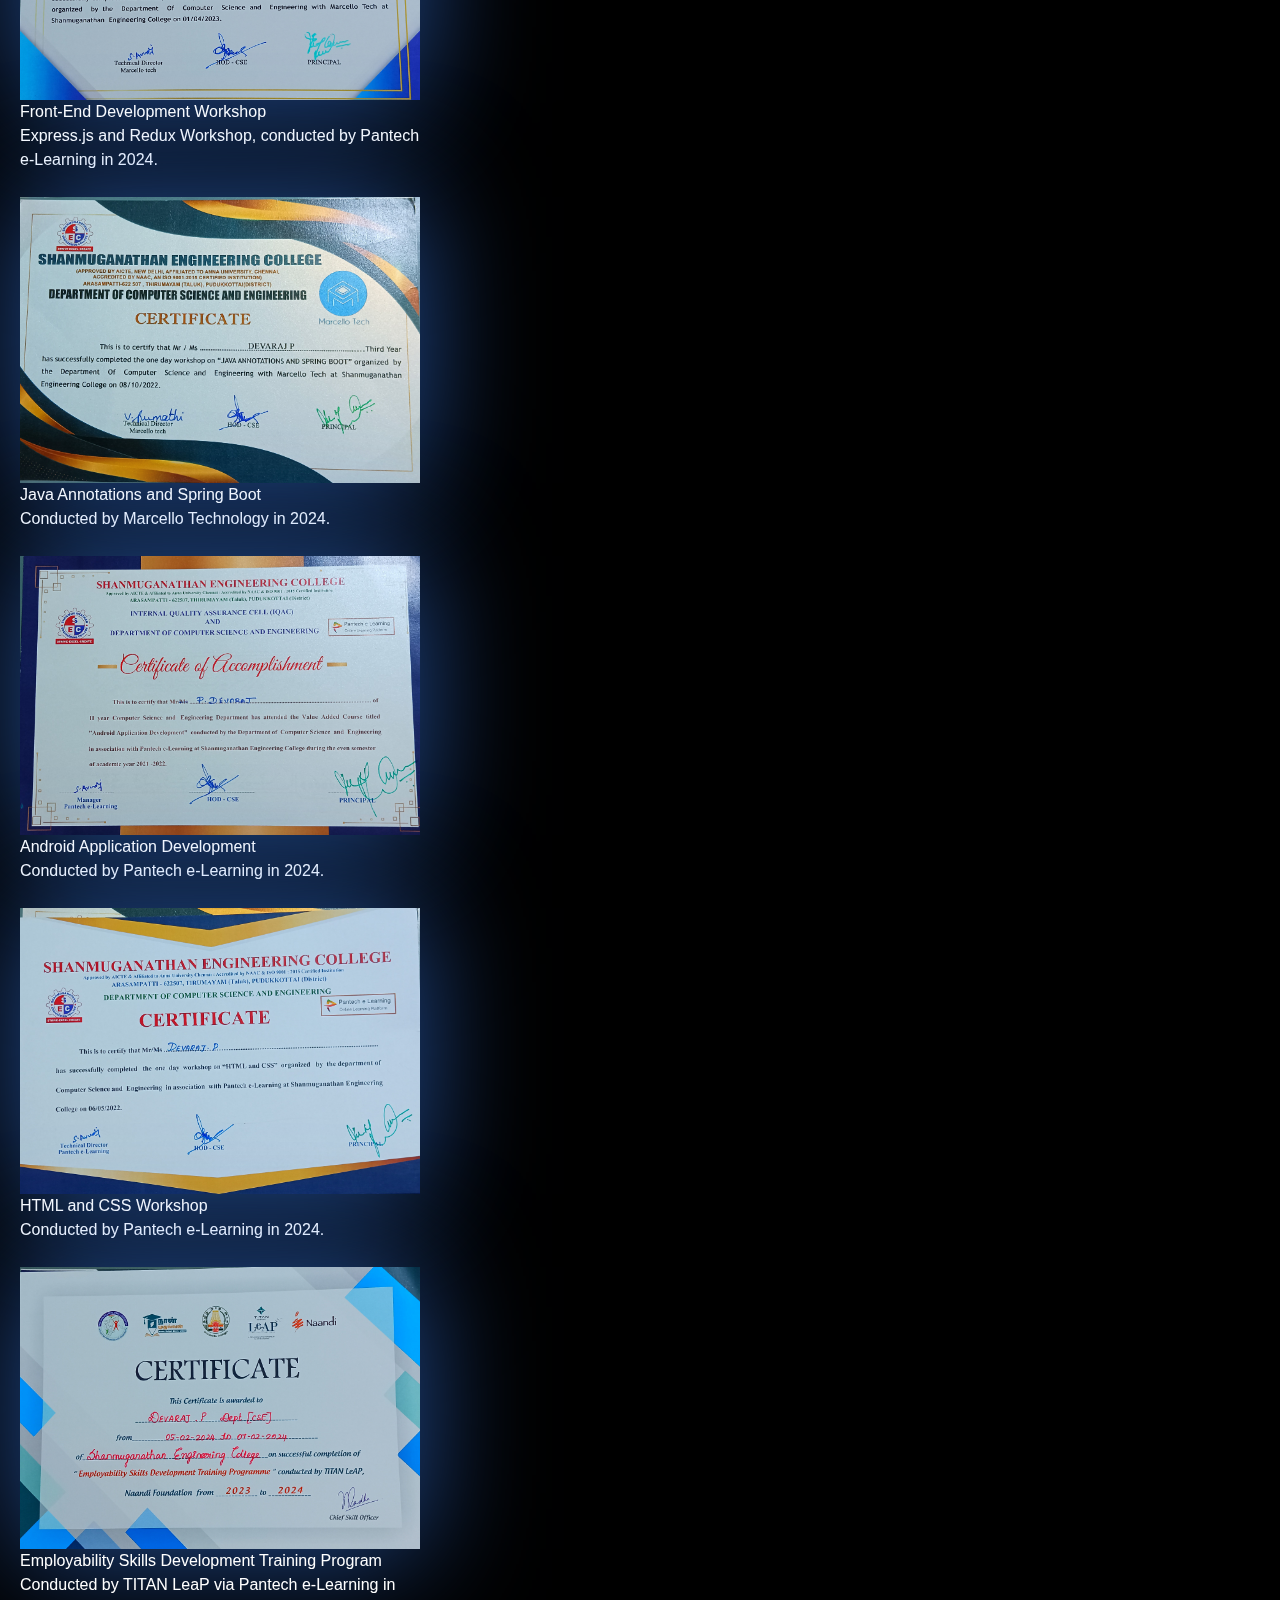
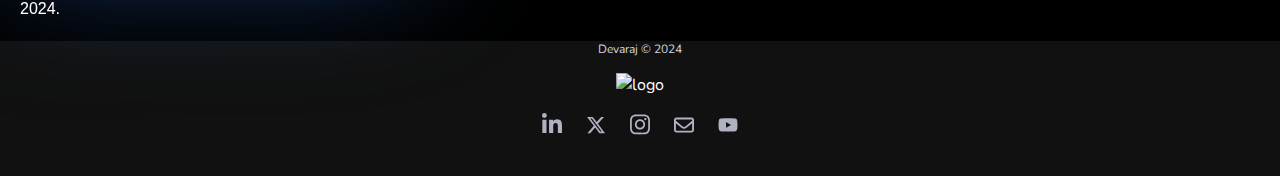
==== commit 7d8152c8: "Update index.html" ====
--- a/index.html
+++ b/index.html
@@ -837,6 +837,65 @@
         class="w-[2px] hidden sm:block bg-[#1788ae] absolute top-0 bottom-0 left-1/2 -translate-x-1/2"
       ></div>
     </section>
+      <div class="certificate-section">
+      <h2
+         id="$"class="text-3xl sm:text-[40px] bg-[#111] relative z-10 font-bold px-4 py-2 w-max mx-auto text-center text-[#1788ae] sm:border-b-2 border-[#1788ae]"
+      >
+       Certificates 
+      </h2><br>
+      <div class="certificate-gallery">
+        <!-- Certificate Item 1 -->
+        <div class="max-w-[400px] w-full mr-auto relative z-10 drop-shadow-[0_0px_60px_rgba(59,130,246,0.6)]">
+          <img src="tap certification.png" alt="Certificate 1">
+          <div class="description">
+            Full-Stack Development Course<br />
+            Issued by TAP Academy, Bengaluru, in 2024.
+          </div>
+        </div>
+    
+        <!-- Certificate Item 2 -->
+        <div class="max-w-[400px] w-full mr-auto relative z-10 drop-shadow-[0_0px_60px_rgba(59,130,246,0.6)]">
+          <img src="Front End Development (Express JS and Redux).jpg" alt="Certificate 2">
+          <div class="description">
+            Front-End Development Workshop<br />
+            Express.js and Redux Workshop, conducted by Pantech e-Learning in 2024.
+          </div>
+        </div>
+         <!-- Certificate Item 3 -->
+        <div class="max-w-[400px] w-full mr-auto relative z-10 drop-shadow-[0_0px_60px_rgba(59,130,246,0.6)]">
+          <img src="Java Annotations and Spring Boot.jpg" alt="Certificate 2">
+          <div class="description">
+            Java Annotations and Spring Boot<br />
+            Conducted by Marcello Technology in 2024.
+          </div>
+        </div>
+         <!-- Certificate Item 4 -->
+        <div class="max-w-[400px] w-full mr-auto relative z-10 drop-shadow-[0_0px_60px_rgba(59,130,246,0.6)]">
+          <img src="Android Applicaton Development.jpg" alt="Certificate 2">
+          <div class="description">
+            Android Application Development<br />
+            Conducted by Pantech e-Learning in 2024.
+          </div>
+        </div>
+        <!-- Certificate Item 5 -->
+        <div class="max-w-[400px] w-full mr-auto relative z-10 drop-shadow-[0_0px_60px_rgba(59,130,246,0.6)]">
+          <img src="HTML and CSS  Workshop.jpg" alt="Certificate 2">
+          <div class="description">
+            HTML and CSS Workshop<br />
+            Conducted by Pantech e-Learning in 2024.
+          </div>
+        </div>
+     <!-- Certificate Item 5 -->
+     <div class="max-w-[400px] w-full mr-auto relative z-10 drop-shadow-[0_0px_60px_rgba(59,130,246,0.6)]">
+      <img src="Employability Skills Development Training Programme.jpg" alt="Certificate 2">
+      <div class="description">
+        Employability Skills Development Training Program<br />
+        Conducted by TITAN LeaP via Pantech e-Learning in 2024.
+      </div>
+    </div>
+        <!-- Add more certificates 6 -->
+      </div>
+    </div>
     <footer class="flex flex-col items-center pb-10">
       <p class="text-xs text-gray-300">Devaraj © 2024</p>
       <div class="black-logo my-4">
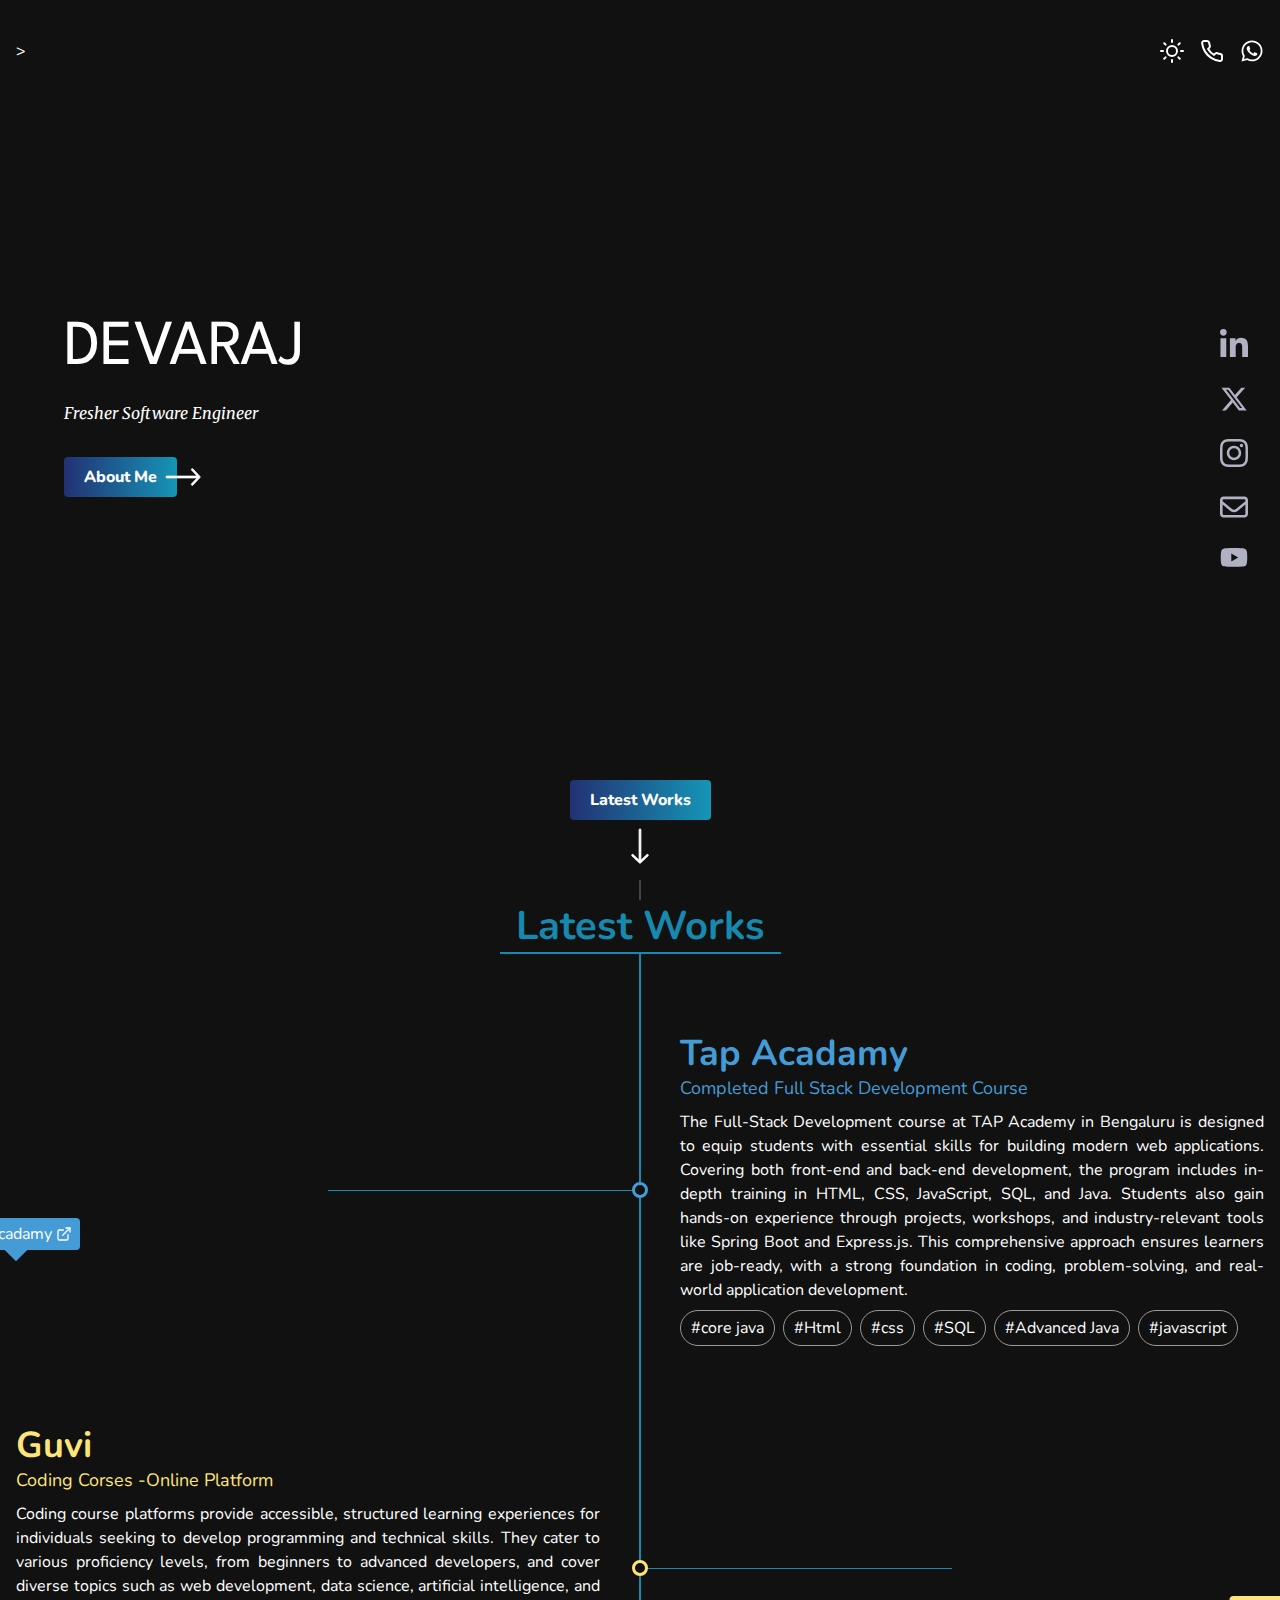
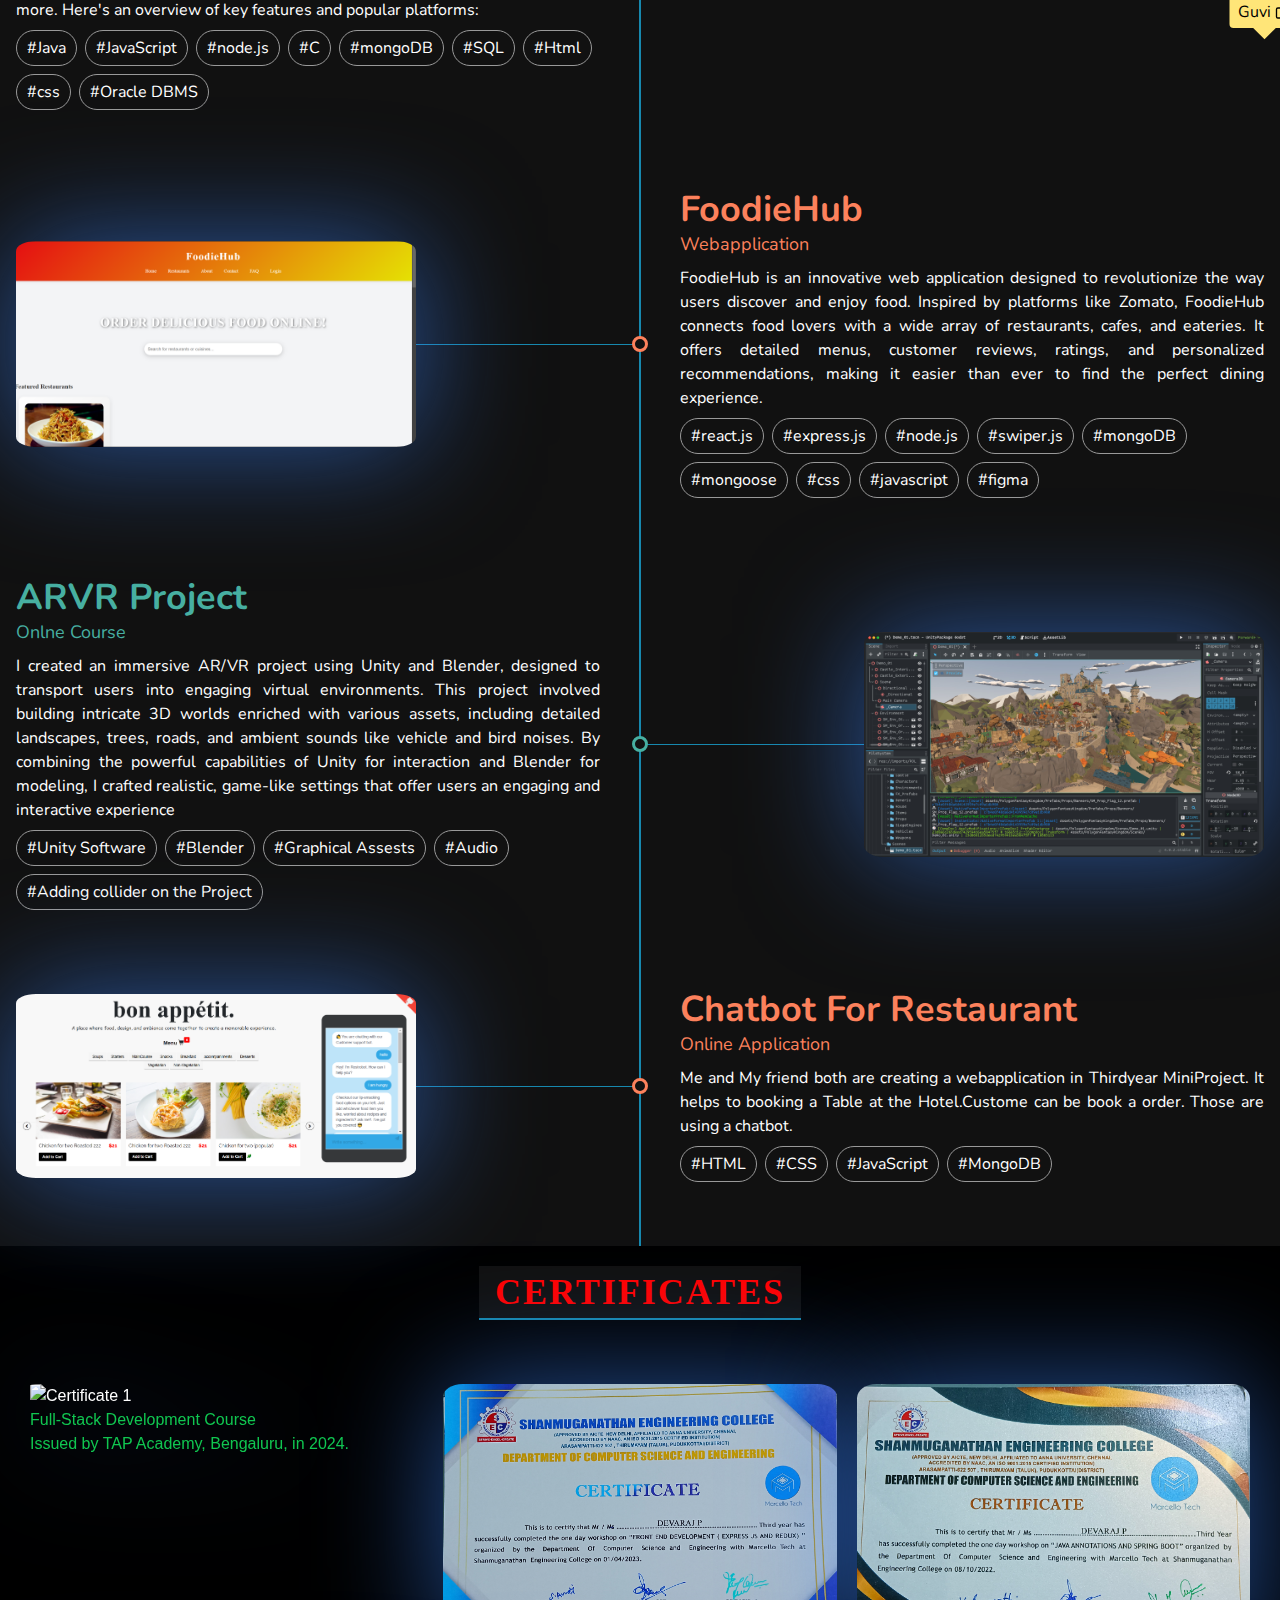
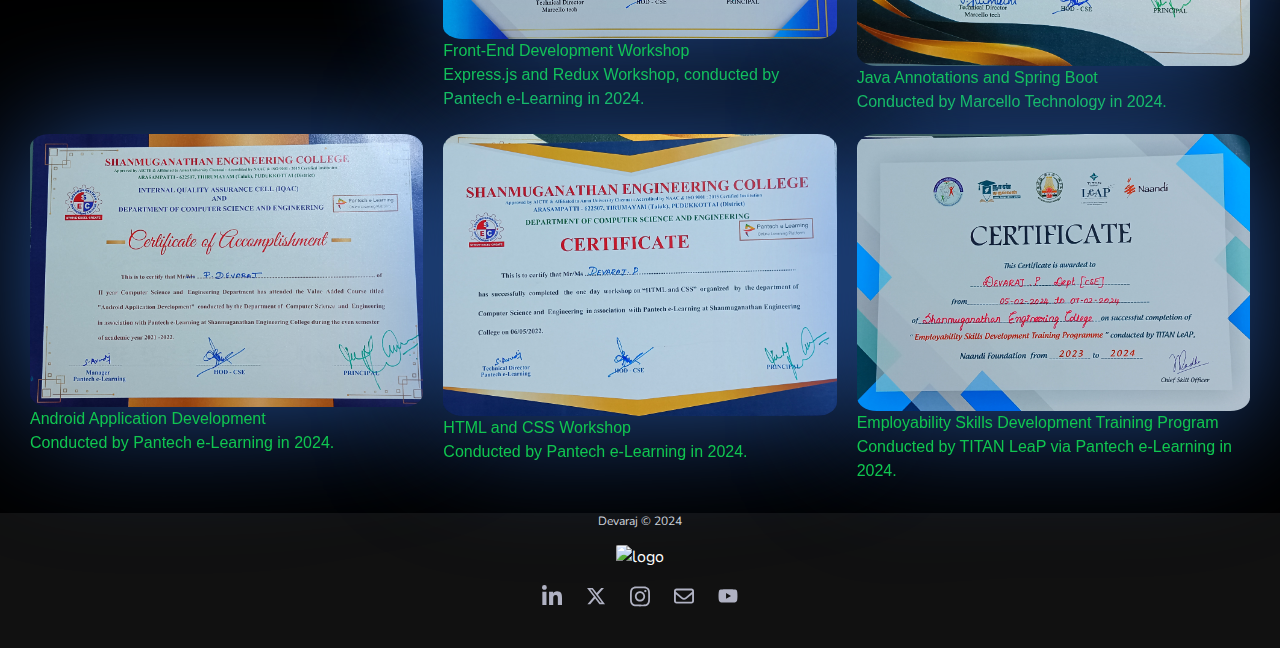
==== commit 96da0e6c: "Update index.html" ====
--- a/index.html
+++ b/index.html
@@ -837,7 +837,7 @@
         class="w-[2px] hidden sm:block bg-[#1788ae] absolute top-0 bottom-0 left-1/2 -translate-x-1/2"
       ></div>
     </section>
-      <div class="certificate-section">
+    <div class="certificate-section">
       <h2
          id="$"class="text-3xl sm:text-[40px] bg-[#111] relative z-10 font-bold px-4 py-2 w-max mx-auto text-center text-[#1788ae] sm:border-b-2 border-[#1788ae]"
       >
@@ -896,6 +896,9 @@
         <!-- Add more certificates 6 -->
       </div>
     </div>
+    
+    
+    
     <footer class="flex flex-col items-center pb-10">
       <p class="text-xs text-gray-300">Devaraj © 2024</p>
       <div class="black-logo my-4">
--- a/style.css
+++ b/style.css
@@ -19,7 +19,7 @@
   transform: scale(1.1);
   filter: drop-shadow(8px 16px 20px rgba(22, 22, 22, 0.9));
 }
-/* Global reset */
+/* Global Reset */
 * {
   margin: 0;
   padding: 0;
@@ -35,10 +35,10 @@
 }
 
 /* Title Styling */
-.certificate-section h3 {
+.certificate-section h2 {
   font-family: "Times New Roman", serif;
   color: red; /* Red text for the headline */
-  font-size: 70px;
+  font-size: 36px;
   font-weight: bold;
   letter-spacing: 2px;
   text-transform: uppercase;
@@ -59,20 +59,20 @@
   }
 }
 
-/* Gallery Container */
+/* Gallery Grid */
 .certificate-gallery {
-  display: flex;
-  flex-direction: column; /* Ensures images are stacked vertically */
-  gap: 25px; /* Space between items */
-  align-items: center; /* Center items horizontally */
+  display: grid;
+  grid-template-columns: repeat(3, 1fr); /* Change to 3 items per row */
+  gap: 20px; /* Space between grid items */
+  justify-items: center; /* Center items horizontally */
+  padding: 10px;
 }
 
 /* Individual Certificate Item */
 .certificate-item {
   display: flex;
-  align-items: center; /* Vertically align image and description */
-  gap: 20px; /* Space between image and description */
-  width: 80%; /* Restrict the width for better alignment */
+  flex-direction: column; /* Ensure description is below the image */
+  align-items: center; /* Center align image and text */
   background: #222; /* Background color for the item */
   padding: 15px;
   border-radius: 10px; /* Rounded corners for the box */
@@ -89,20 +89,29 @@
 
 /* Image Styling */
 .certificate-item img {
-  width: 200px; /* Restrict image size */
+  width: 200px; /* Set image size */
   height: 200px; /* Make the image square */
   object-fit: cover; /* Ensure image fills the container */
   border-radius: 10px; /* Rounded corners for the image */
-  border: 4px solid #fff; /* White border for the image */
+  border: 2px solid #fff; /* White border for the image */
   box-shadow: 0 2px 8px rgba(255, 255, 255, 0.3); /* Subtle shadow for the image */
+  margin-bottom: 10px; /* Space between image and description */
 }
 
 /* Description Styling */
 .certificate-item .description {
-  flex: 1; /* Take up remaining space */
-  color: #df0d0d; /* White text for the description */
-  font-size: 10px;
+  color: red; /* Red text for the description */
+  font-family: "Times New Roman", serif; /* Times New Roman font */
+  font-size: 16px;
   font-weight: bold;
-  text-align: center; /* Align text to the left */
-  line-height: 2; /* Improve readability */
+  text-align: center; /* Center align text */
+  line-height: 1.5; /* Improve readability */
 }
+
+
+div>img{
+  border-radius: 5%;
+}
+.description{
+  color:rgb(16, 198, 80)
+}
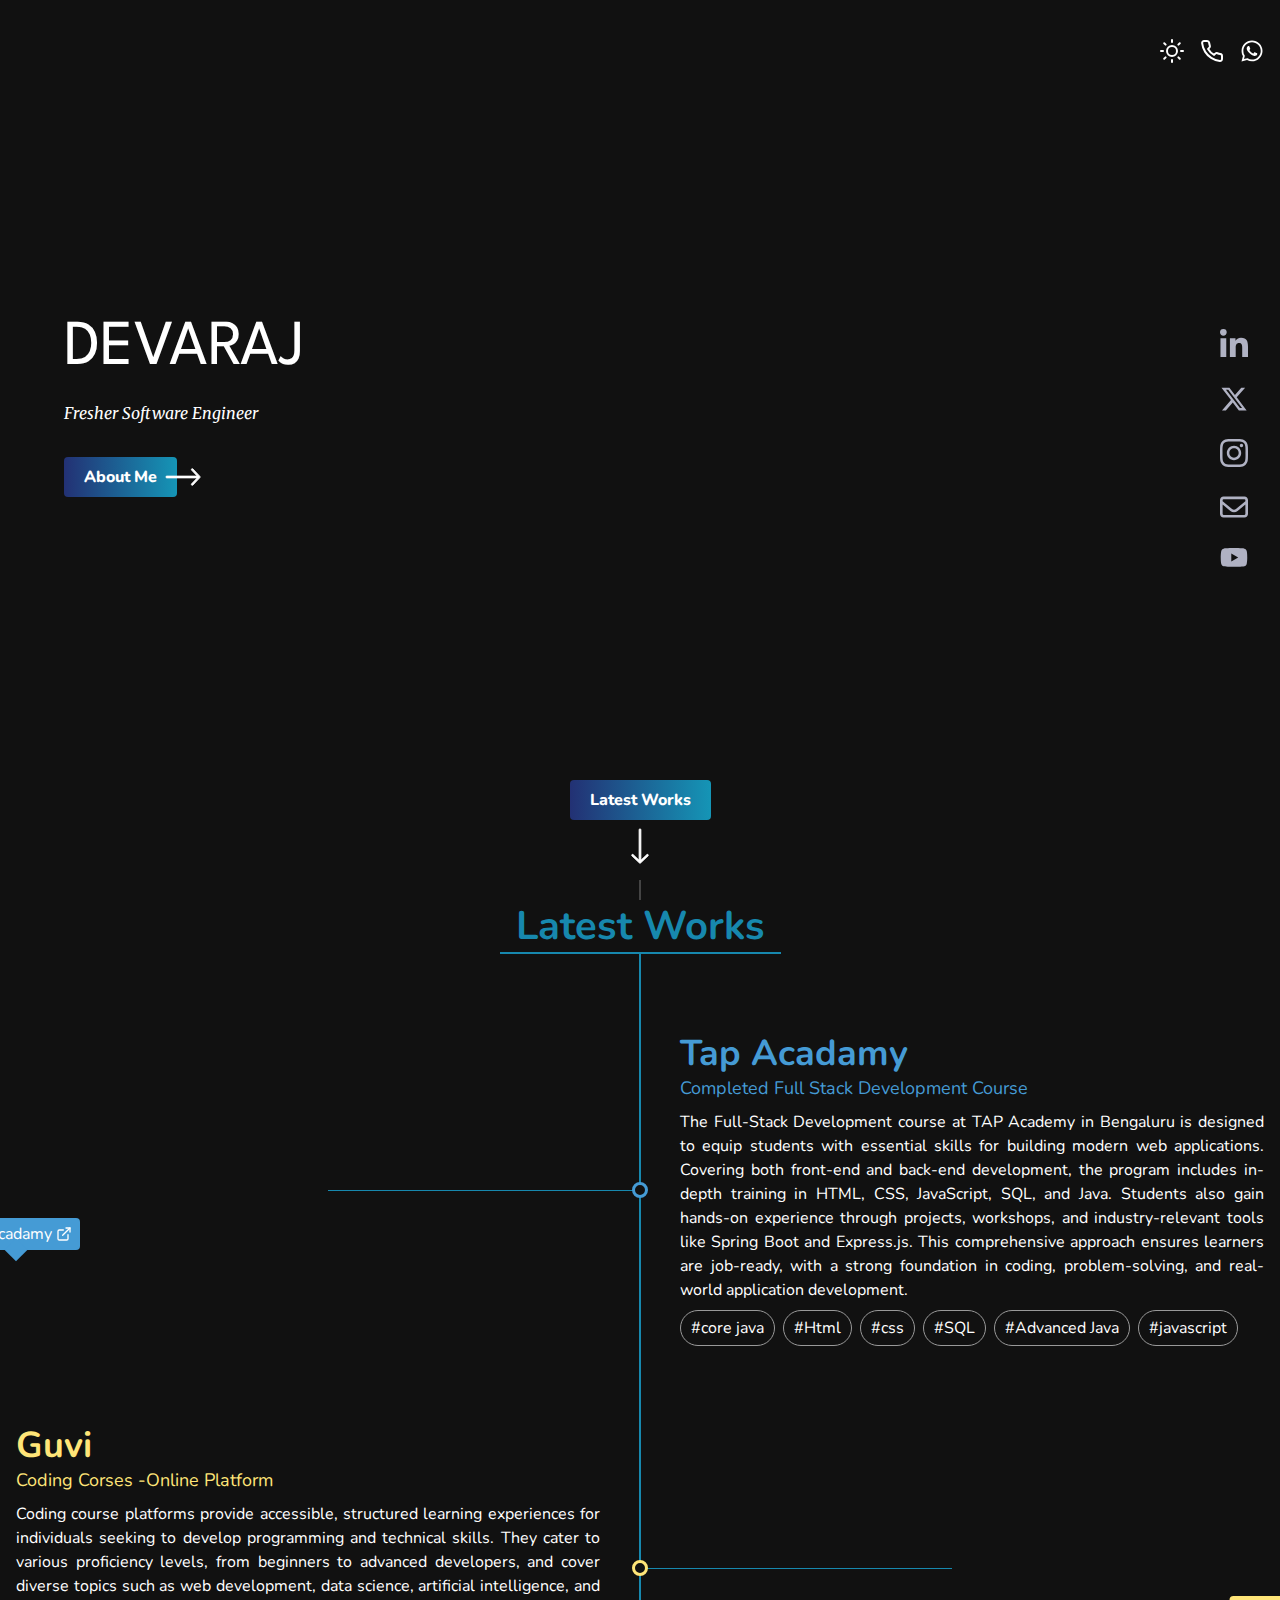
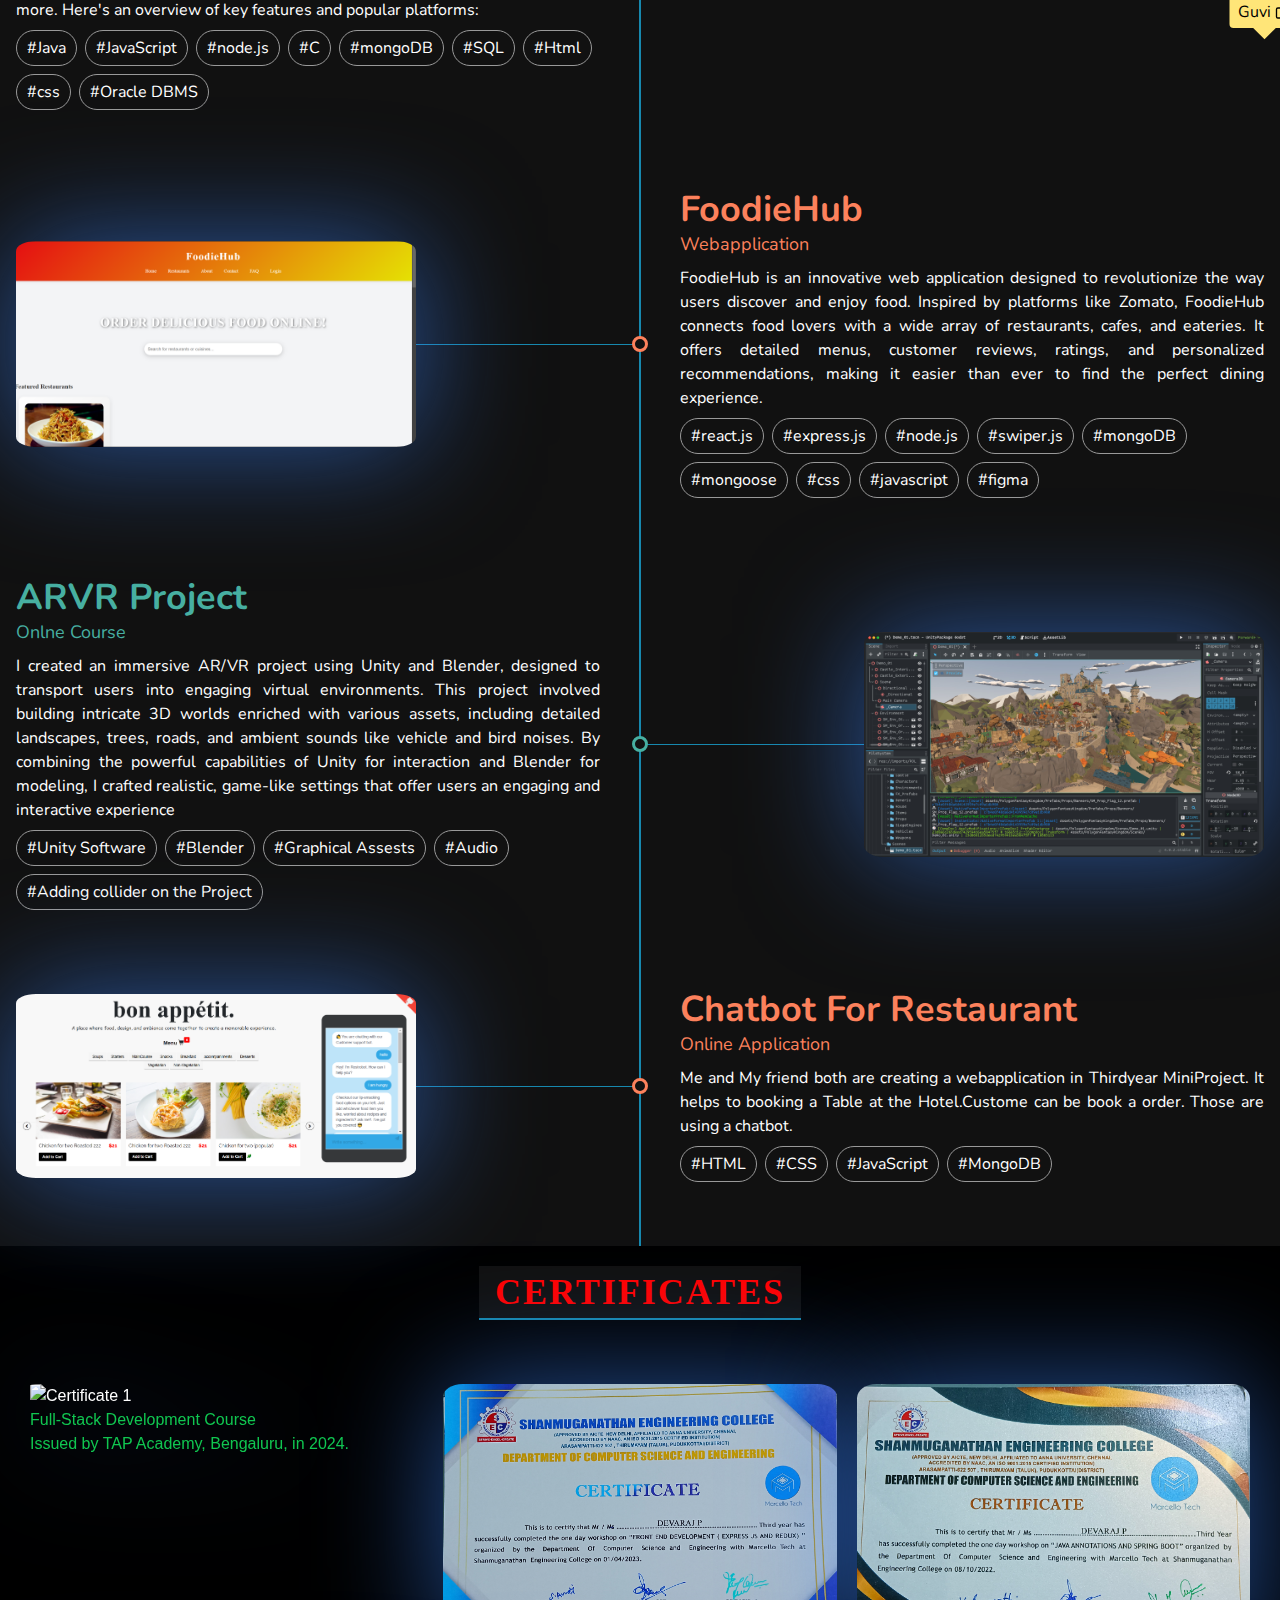
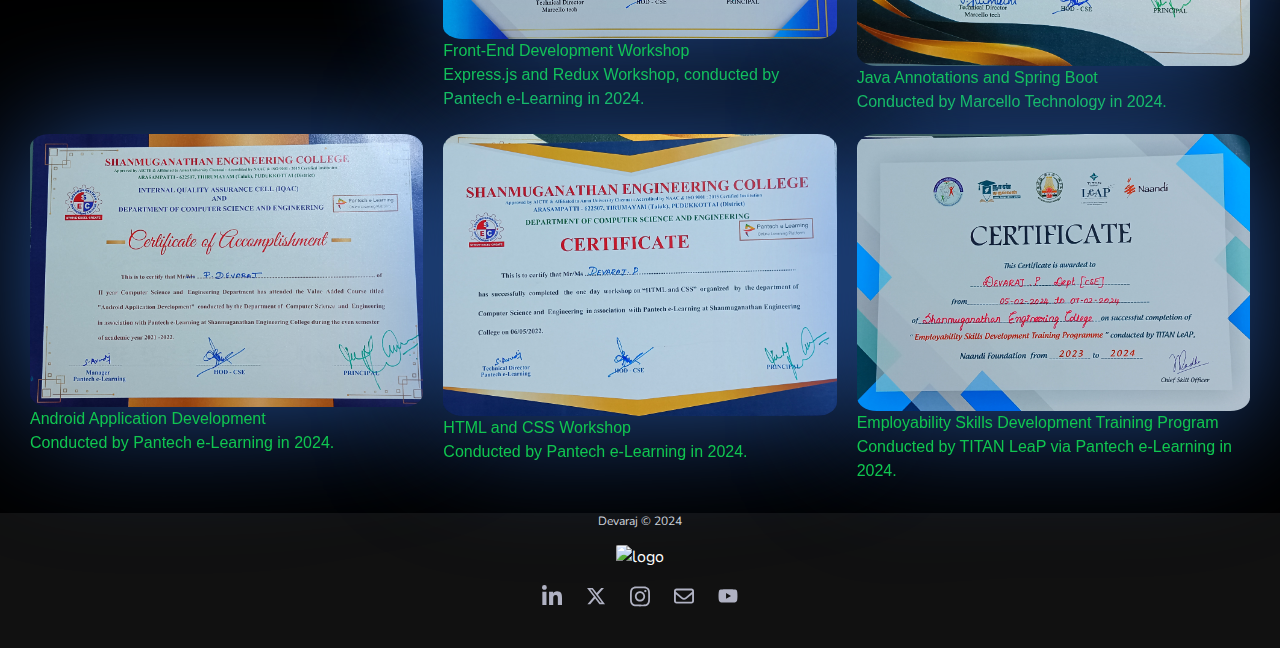
==== commit eb6ae9f2: "Update index.html" ====
--- a/index.html
+++ b/index.html
@@ -44,7 +44,7 @@
       <header
         class="z-10 pointer-events-none flex items-center justify-between w-full px-4 mt-4 max-w-screen-xl mx-auto"
       >
-      >
+      
         <svg
           width="70"
           height="70"
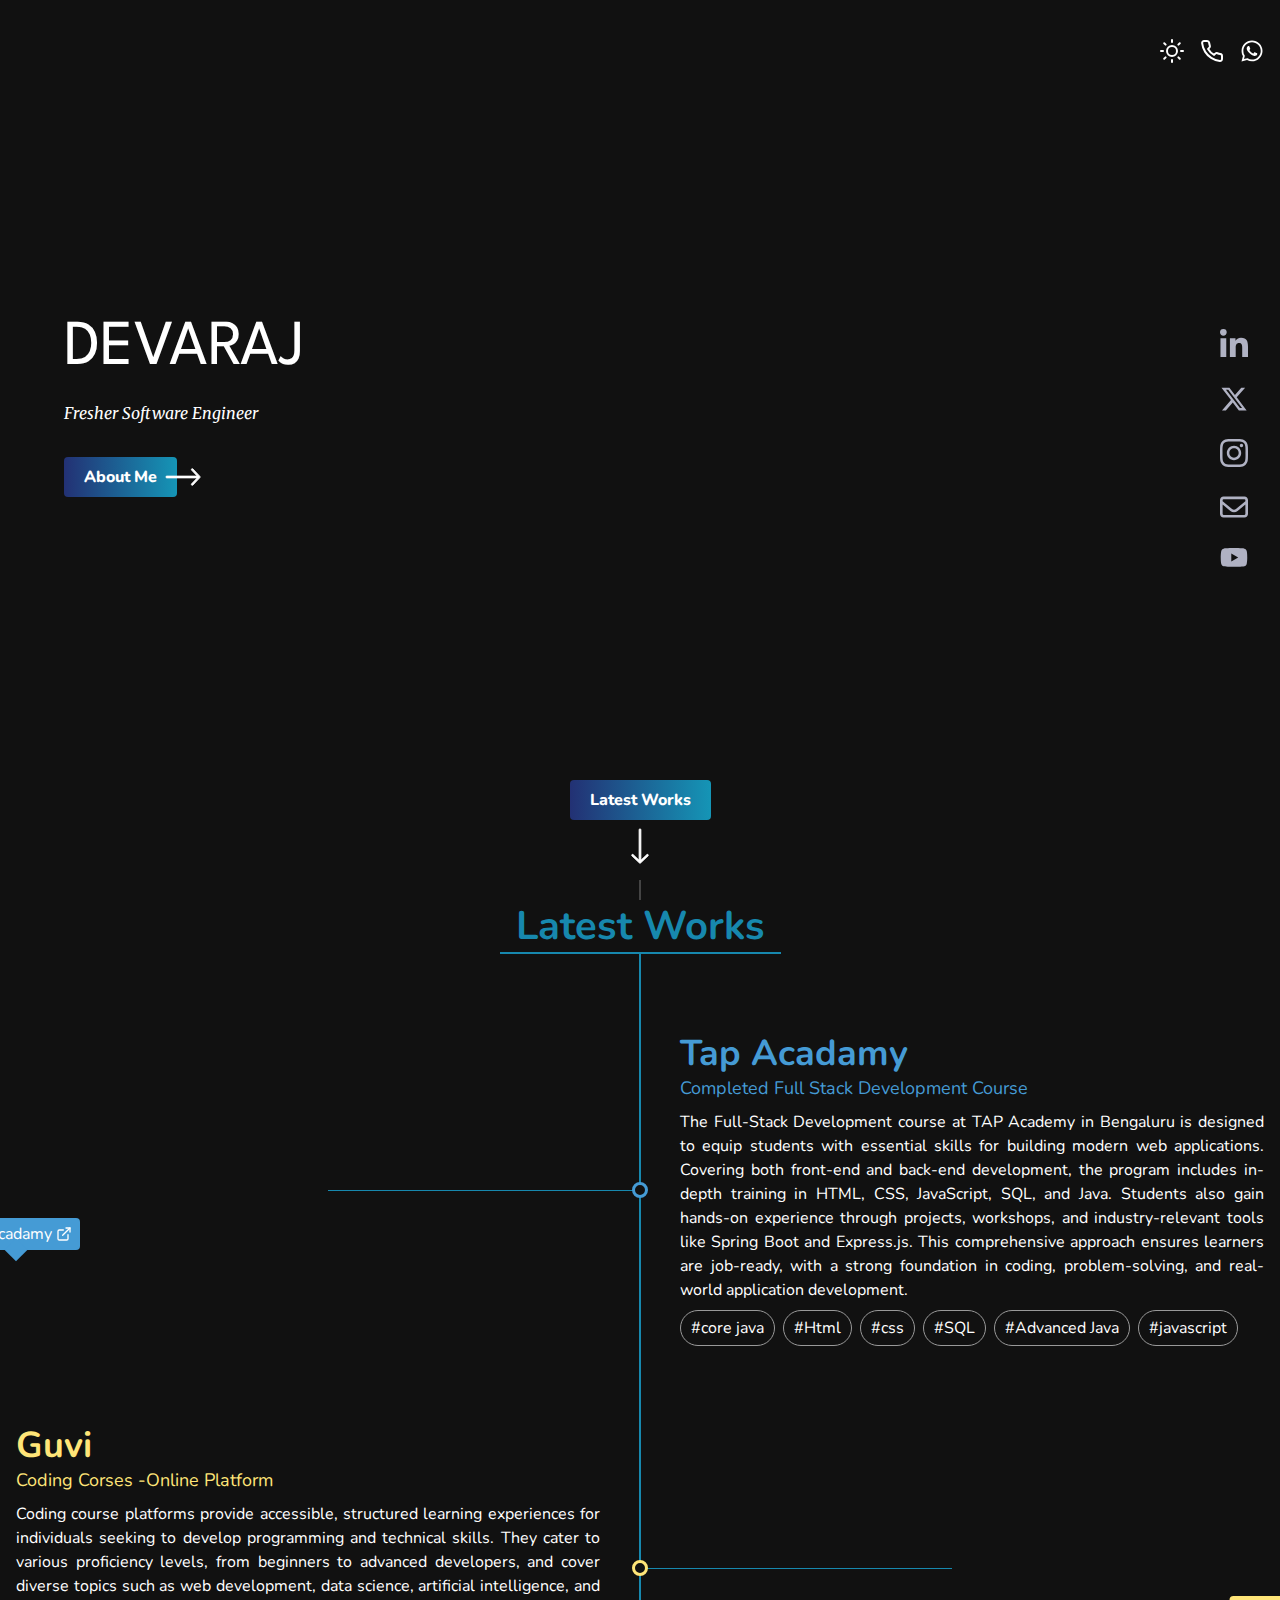
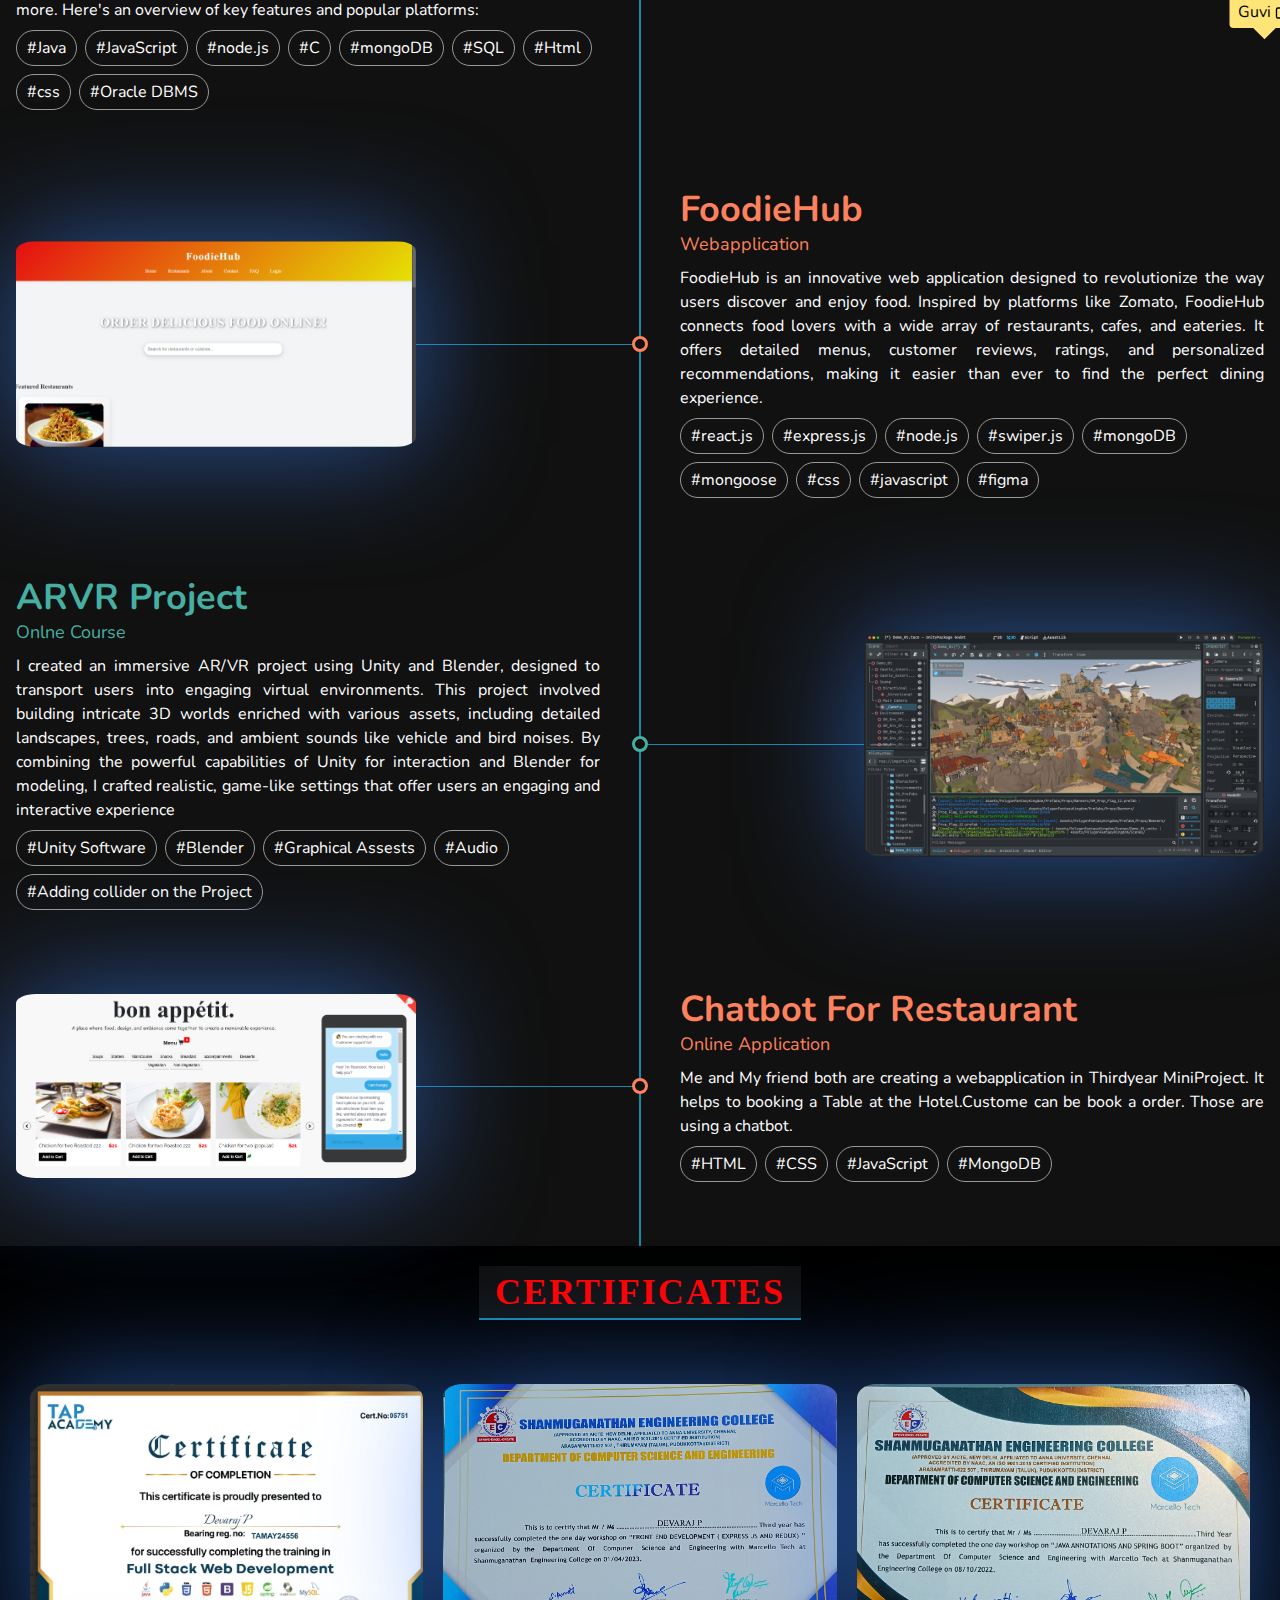
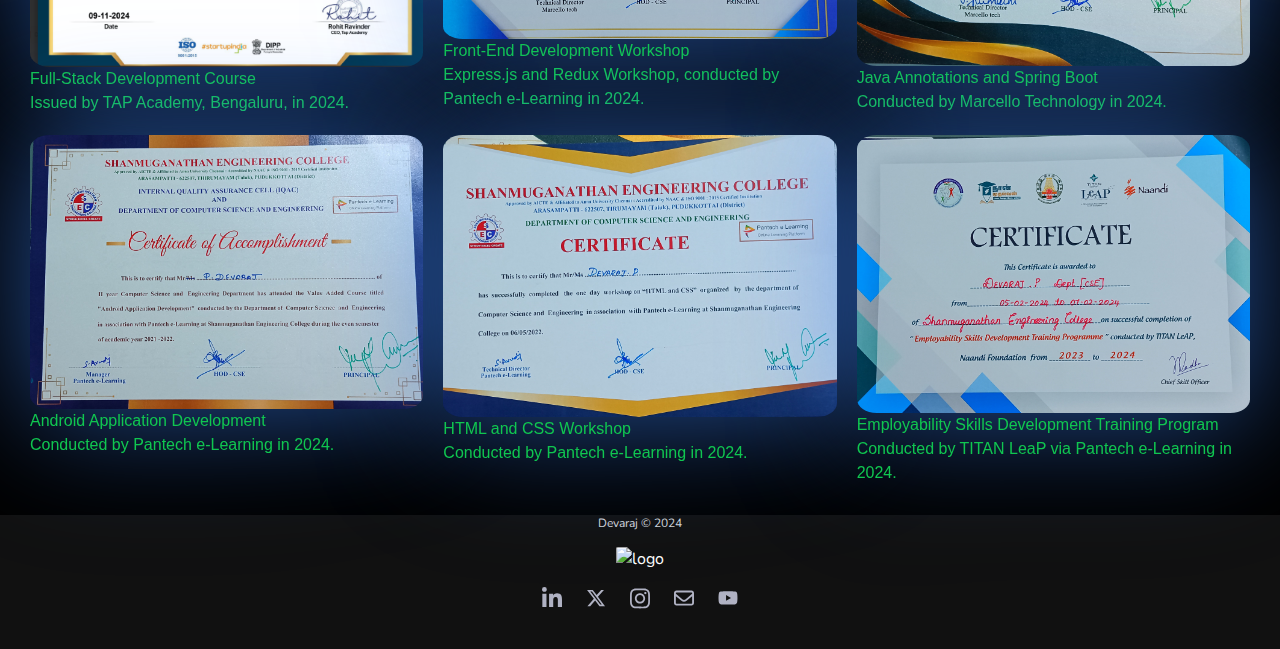
==== commit c7ba52d9: "Update index.html" ====
--- a/index.html
+++ b/index.html
@@ -371,7 +371,7 @@
           >
             <img
               class="max-w-[400px] w-full mr-auto relative z-10 drop-shadow-[0_0px_60px_rgba(59,130,246,0.6)]"
-              src="./assets/images/tapimage.webp.png"
+              src="tapimage.webp.png"
               alt=""
             />
             <span
@@ -527,7 +527,7 @@
           >
             <img
               class="max-w-[400px] w-full relative z-10 drop-shadow-[0_0px_60px_rgba(59,130,246,0.6)]"
-              src="./assets/images/Guvi.webp.png"
+              src="Guvi.webp.png"
               alt=""
             />
             <span
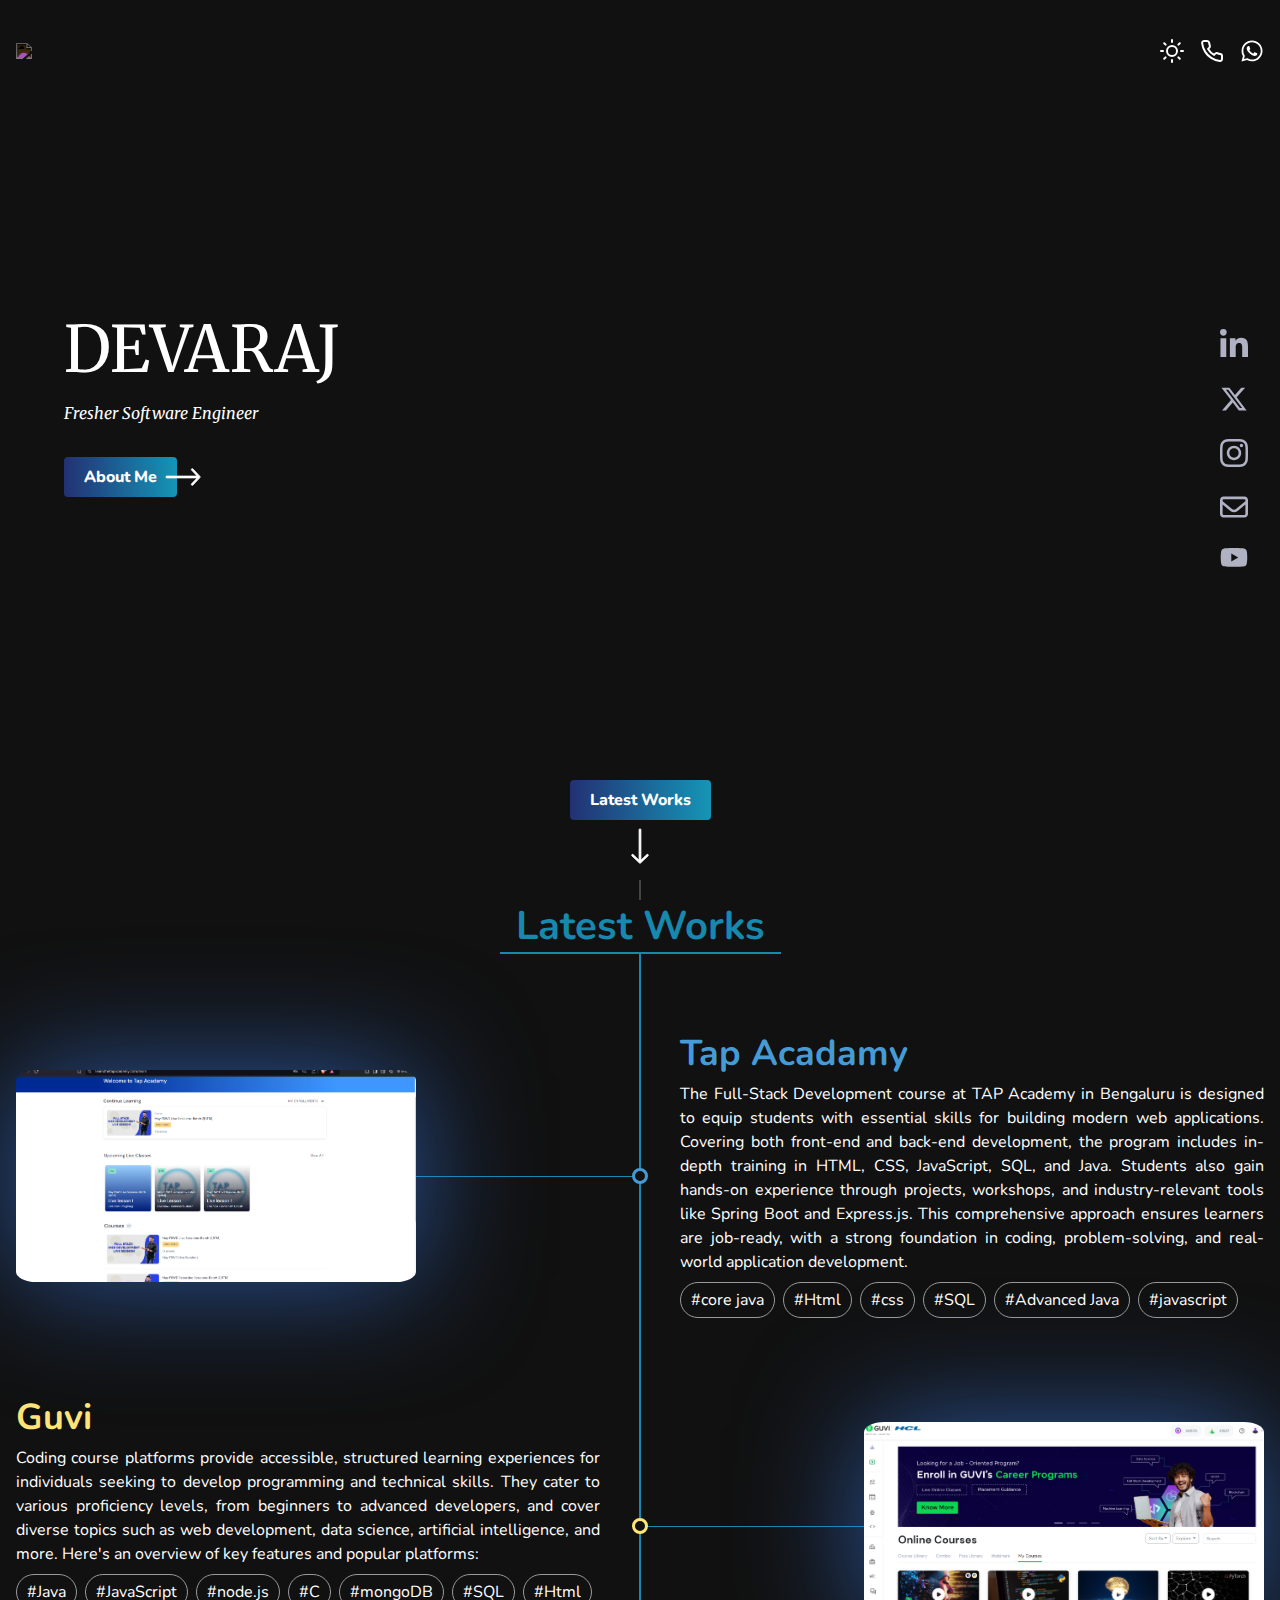
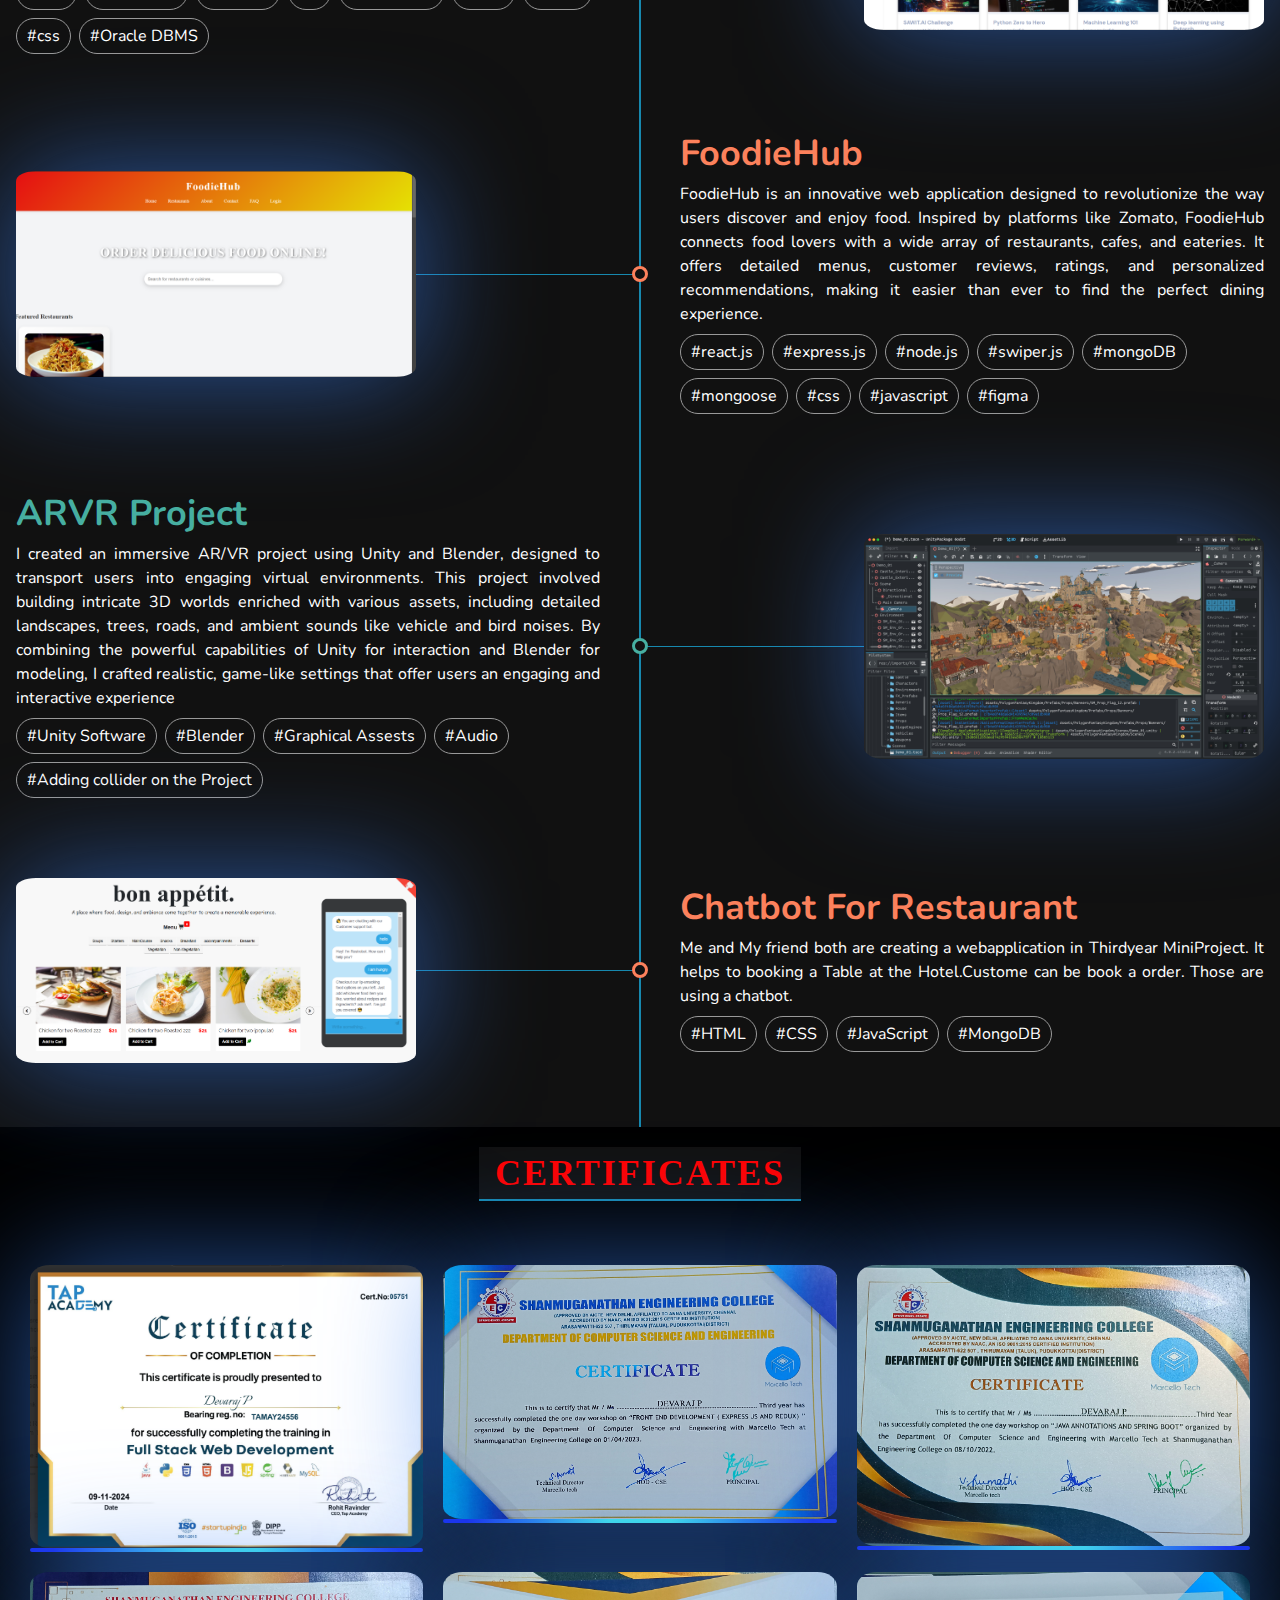
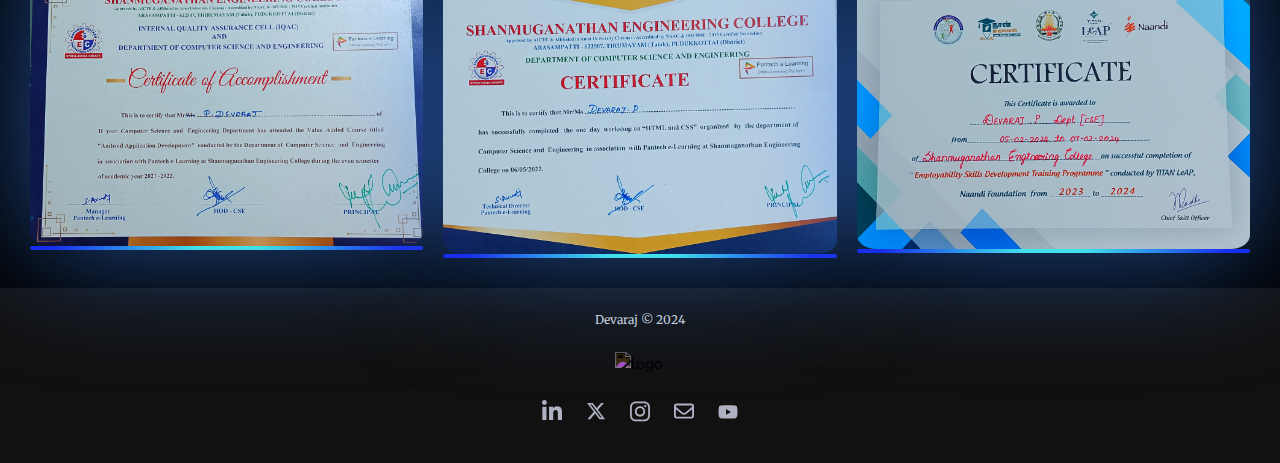
==== commit 8deb85ed: "Update index.html" ====
--- a/index.html
+++ b/index.html
@@ -44,6 +44,9 @@
       <header
         class="z-10 pointer-events-none flex items-center justify-between w-full px-4 mt-4 max-w-screen-xl mx-auto"
       >
+      <div class="dlogo">
+        <a href=""><img src="d logo.png"></a>
+      </div>
       
         <svg
           width="70"
@@ -164,7 +167,7 @@
 
           <div class="relative ml-4 md:ml-12">
             <h1
-              class="pointer-events-none text-4xl md:text-[64px] font-['Spartan'] mr-12"
+              class="pointer-events-none text-4xl md:text-[64px] font-['Spartan'] mr-12" name="name"
             >
               DEVARAJ
             </h1>
@@ -671,7 +674,7 @@
            ARVR Project
           </h3>
           <span class="text-[#47afa1] text-base md:text-lg"
-            >Onlne Course </span
+            >Online Course </span
           >
           <p class="text-justify text-sm md:text-base mt-2">
             I created an immersive AR/VR project using Unity and Blender, designed to transport users into engaging virtual environments. 
@@ -846,62 +849,62 @@
       <div class="certificate-gallery">
         <!-- Certificate Item 1 -->
         <div class="max-w-[400px] w-full mr-auto relative z-10 drop-shadow-[0_0px_60px_rgba(59,130,246,0.6)]">
-          <img src="tap certification.png" alt="Certificate 1">
-          <div class="description">
+          <img src="tap certification.png" alt="Certificate">
+          <div class="description"><span>
             Full-Stack Development Course<br />
-            Issued by TAP Academy, Bengaluru, in 2024.
+            Issued by TAP Academy, Bengaluru, in 2024.</span>
           </div>
         </div>
     
         <!-- Certificate Item 2 -->
         <div class="max-w-[400px] w-full mr-auto relative z-10 drop-shadow-[0_0px_60px_rgba(59,130,246,0.6)]">
-          <img src="Front End Development (Express JS and Redux).jpg" alt="Certificate 2">
-          <div class="description">
+          <img src="Front End Development (Express JS and Redux).jpg" alt="Certificate">
+          <div class="description"><span>
             Front-End Development Workshop<br />
-            Express.js and Redux Workshop, conducted by Pantech e-Learning in 2024.
+            Express.js and Redux Workshop, conducted by Pantech e-Learning in 2024.</span>
           </div>
         </div>
          <!-- Certificate Item 3 -->
         <div class="max-w-[400px] w-full mr-auto relative z-10 drop-shadow-[0_0px_60px_rgba(59,130,246,0.6)]">
-          <img src="Java Annotations and Spring Boot.jpg" alt="Certificate 2">
-          <div class="description">
+          <img src="Java Annotations and Spring Boot.jpg" alt="Certificate">
+          <div class="description"><span>
             Java Annotations and Spring Boot<br />
-            Conducted by Marcello Technology in 2024.
+            Conducted by Marcello Technology in 2024.</span>
           </div>
         </div>
          <!-- Certificate Item 4 -->
         <div class="max-w-[400px] w-full mr-auto relative z-10 drop-shadow-[0_0px_60px_rgba(59,130,246,0.6)]">
-          <img src="Android Applicaton Development.jpg" alt="Certificate 2">
-          <div class="description">
+          <img src="Android Applicaton Development.jpg" alt="Certificate">
+          <div class="description"><span>
             Android Application Development<br />
-            Conducted by Pantech e-Learning in 2024.
+            Conducted by Pantech e-Learning in 2024.</span>
           </div>
         </div>
         <!-- Certificate Item 5 -->
         <div class="max-w-[400px] w-full mr-auto relative z-10 drop-shadow-[0_0px_60px_rgba(59,130,246,0.6)]">
-          <img src="HTML and CSS  Workshop.jpg" alt="Certificate 2">
-          <div class="description">
+          <img src="HTML and CSS  Workshop.jpg" alt="Certificate">
+          <div class="description"><span>
             HTML and CSS Workshop<br />
-            Conducted by Pantech e-Learning in 2024.
+            Conducted by Pantech e-Learning in 2024.</span>
           </div>
         </div>
      <!-- Certificate Item 5 -->
      <div class="max-w-[400px] w-full mr-auto relative z-10 drop-shadow-[0_0px_60px_rgba(59,130,246,0.6)]">
-      <img src="Employability Skills Development Training Programme.jpg" alt="Certificate 2">
-      <div class="description">
+      <img src="Employability Skills Development Training Programme.jpg" alt="Certificate">
+      <div class="description"><span>
         Employability Skills Development Training Program<br />
-        Conducted by TITAN LeaP via Pantech e-Learning in 2024.
+        Conducted by TITAN LeaP via Pantech e-Learning in 2024.</span>
       </div>
     </div>
         <!-- Add more certificates 6 -->
       </div>
-    </div>
+    </div><br>
     
     
     
     <footer class="flex flex-col items-center pb-10">
-      <p class="text-xs text-gray-300">Devaraj © 2024</p>
-      <div class="black-logo my-4">
+      <p class="text-xs text-gray-300">Devaraj © 2024</p><br>
+      <div class="dlogo">
         <!--<svg
           width="50"
           height="50"
@@ -920,7 +923,7 @@
             stroke="url(#paint0_linear)"
             stroke-width="16"
           ></path>-->
-          <img src="d1 #2.svg" alt="logo" height="100" weight="100"
+          <a href=""><img src="d logo.png" alt="logo" height="100" weight="100"></a><br>
           <defs>
             <linearGradient
               id="paint0_linear"
--- a/style.css
+++ b/style.css
@@ -1,5 +1,14 @@
+*{
+  margin: 0px;
+  padding: 0pxS;
+}
 #wrapper-canvas canvas {
     max-width: 100%;
+}
+.dlogo{
+  width: 50px;
+  filter:invert(100%);
+
 }
 
 body {
@@ -89,13 +98,14 @@
 
 /* Image Styling */
 .certificate-item img {
+  position: relative;
   width: 200px; /* Set image size */
   height: 200px; /* Make the image square */
   object-fit: cover; /* Ensure image fills the container */
   border-radius: 10px; /* Rounded corners for the image */
   border: 2px solid #fff; /* White border for the image */
   box-shadow: 0 2px 8px rgba(255, 255, 255, 0.3); /* Subtle shadow for the image */
-  margin-bottom: 10px; /* Space between image and description */
+  margin-bottom: 20px; /* Space between image and description */
 }
 
 /* Description Styling */
@@ -105,7 +115,7 @@
   font-size: 16px;
   font-weight: bold;
   text-align: center; /* Center align text */
-  line-height: 1.5; /* Improve readability */
+  line-height: 1.5; /* Improve readability */position: absolute;
 }
 
 
@@ -113,5 +123,30 @@
   border-radius: 5%;
 }
 .description{
-  color:rgb(16, 198, 80)
+
+  color: rgb(17, 16, 16);
+  background: radial-gradient(circle, rgba(64,225,234,1) 16%, rgba(24,46,237,1) 88%);
+  font-weight:700;
+  padding :2px;
+  border-radius: 10px;
+  text-align:center ;
+  }
+  span{
+    display: none;
+  }
+  div:hover span{
+    display: inline-block;
+    color: rgb(17, 16, 16);
+    background: radial-gradient(circle, rgba(64,225,234,1) 16%, rgba(24,46,237,1) 88%);
+    font-weight:700;
+    padding :2px;
+    border-radius: 10px;
+    text-align:center ;
+   
+  }
+h1[name="name"]{
+  font-family: "Merriweather", serif;
 }
+footer p{
+  font-family: "Merriweather", serif;
+}
